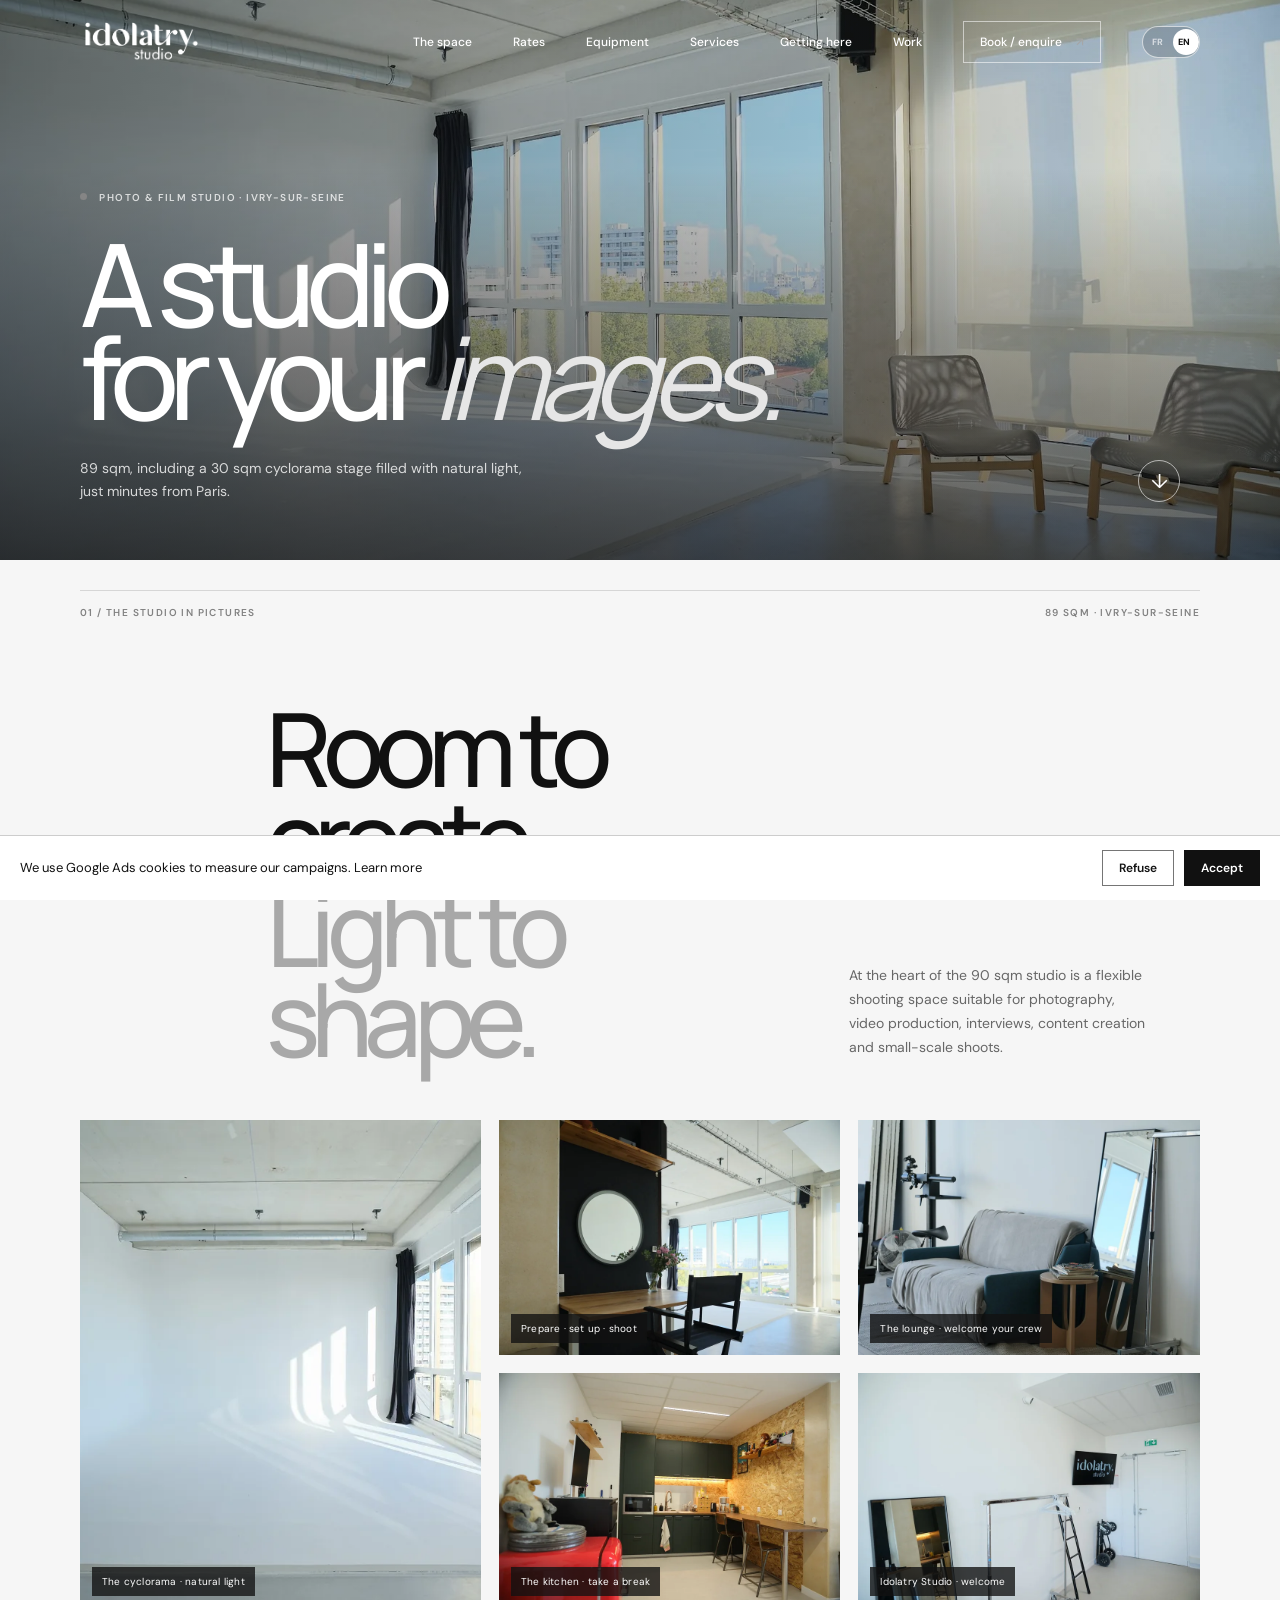
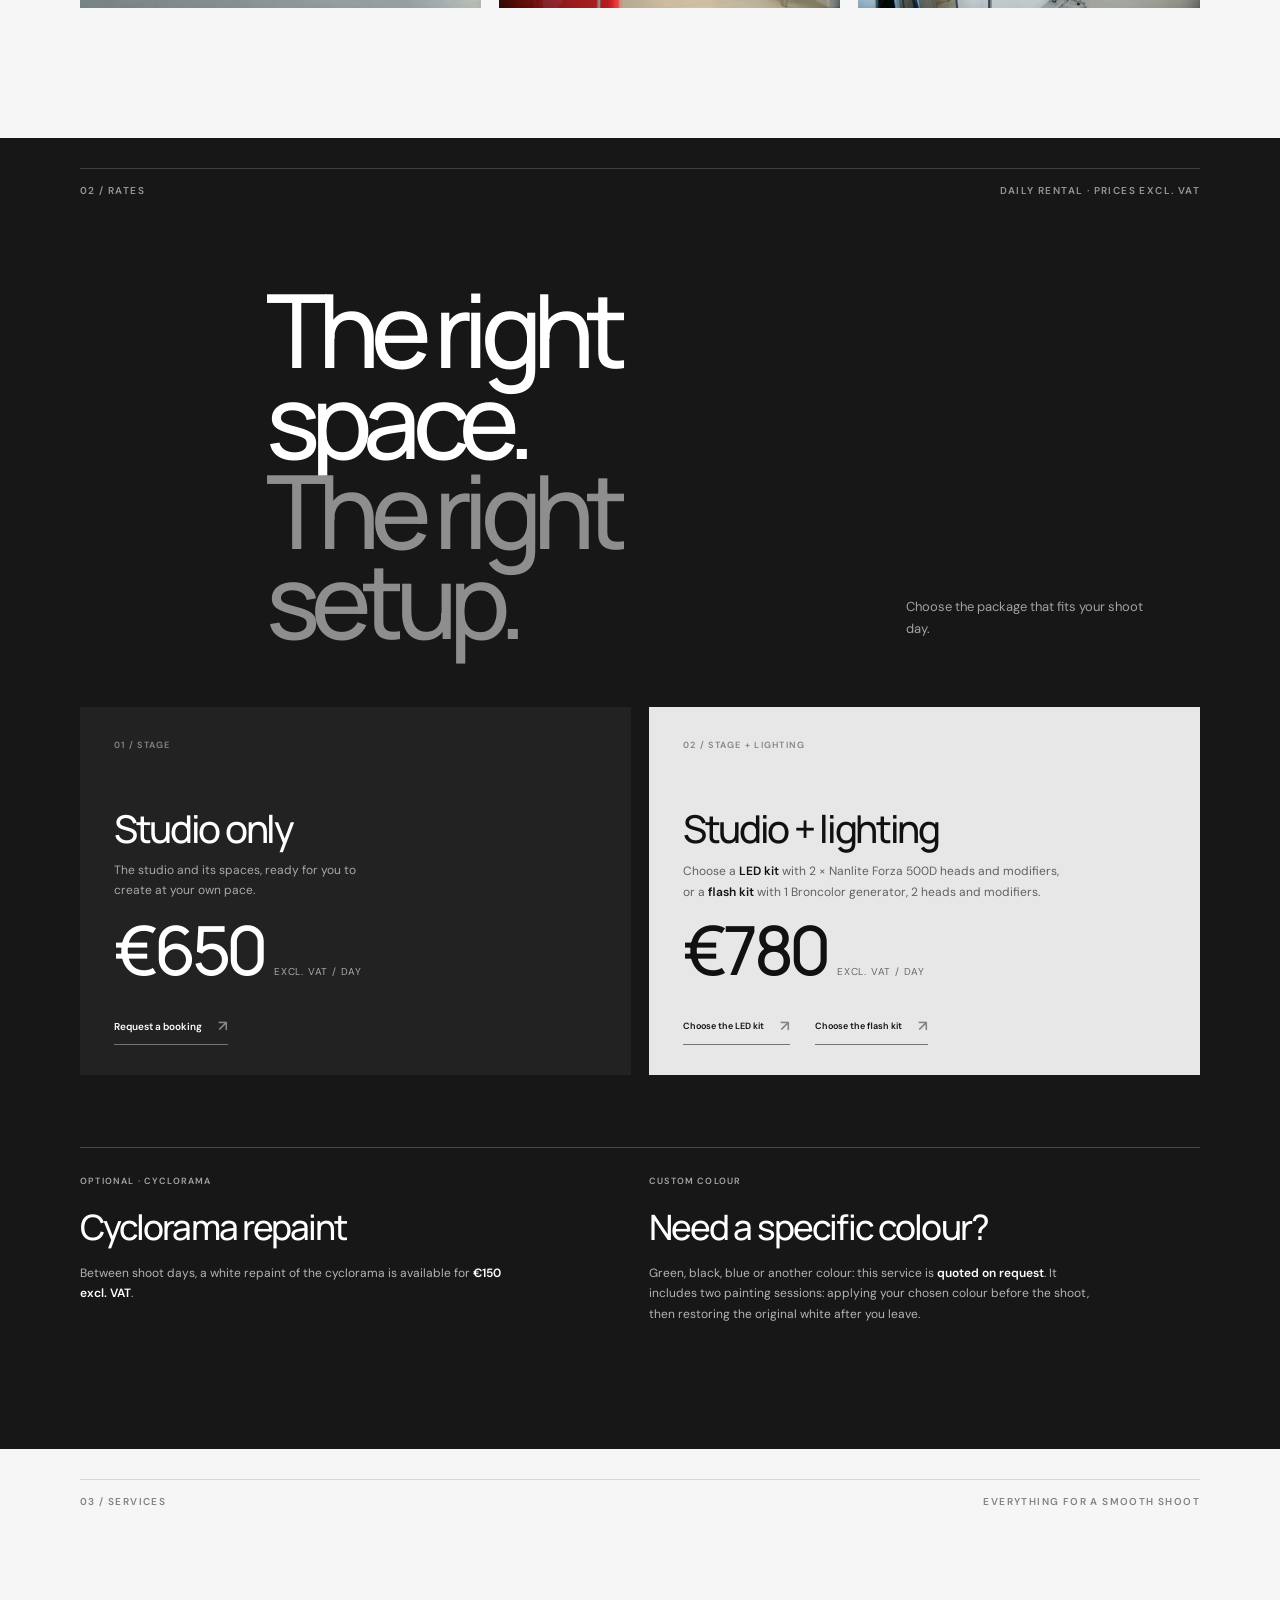
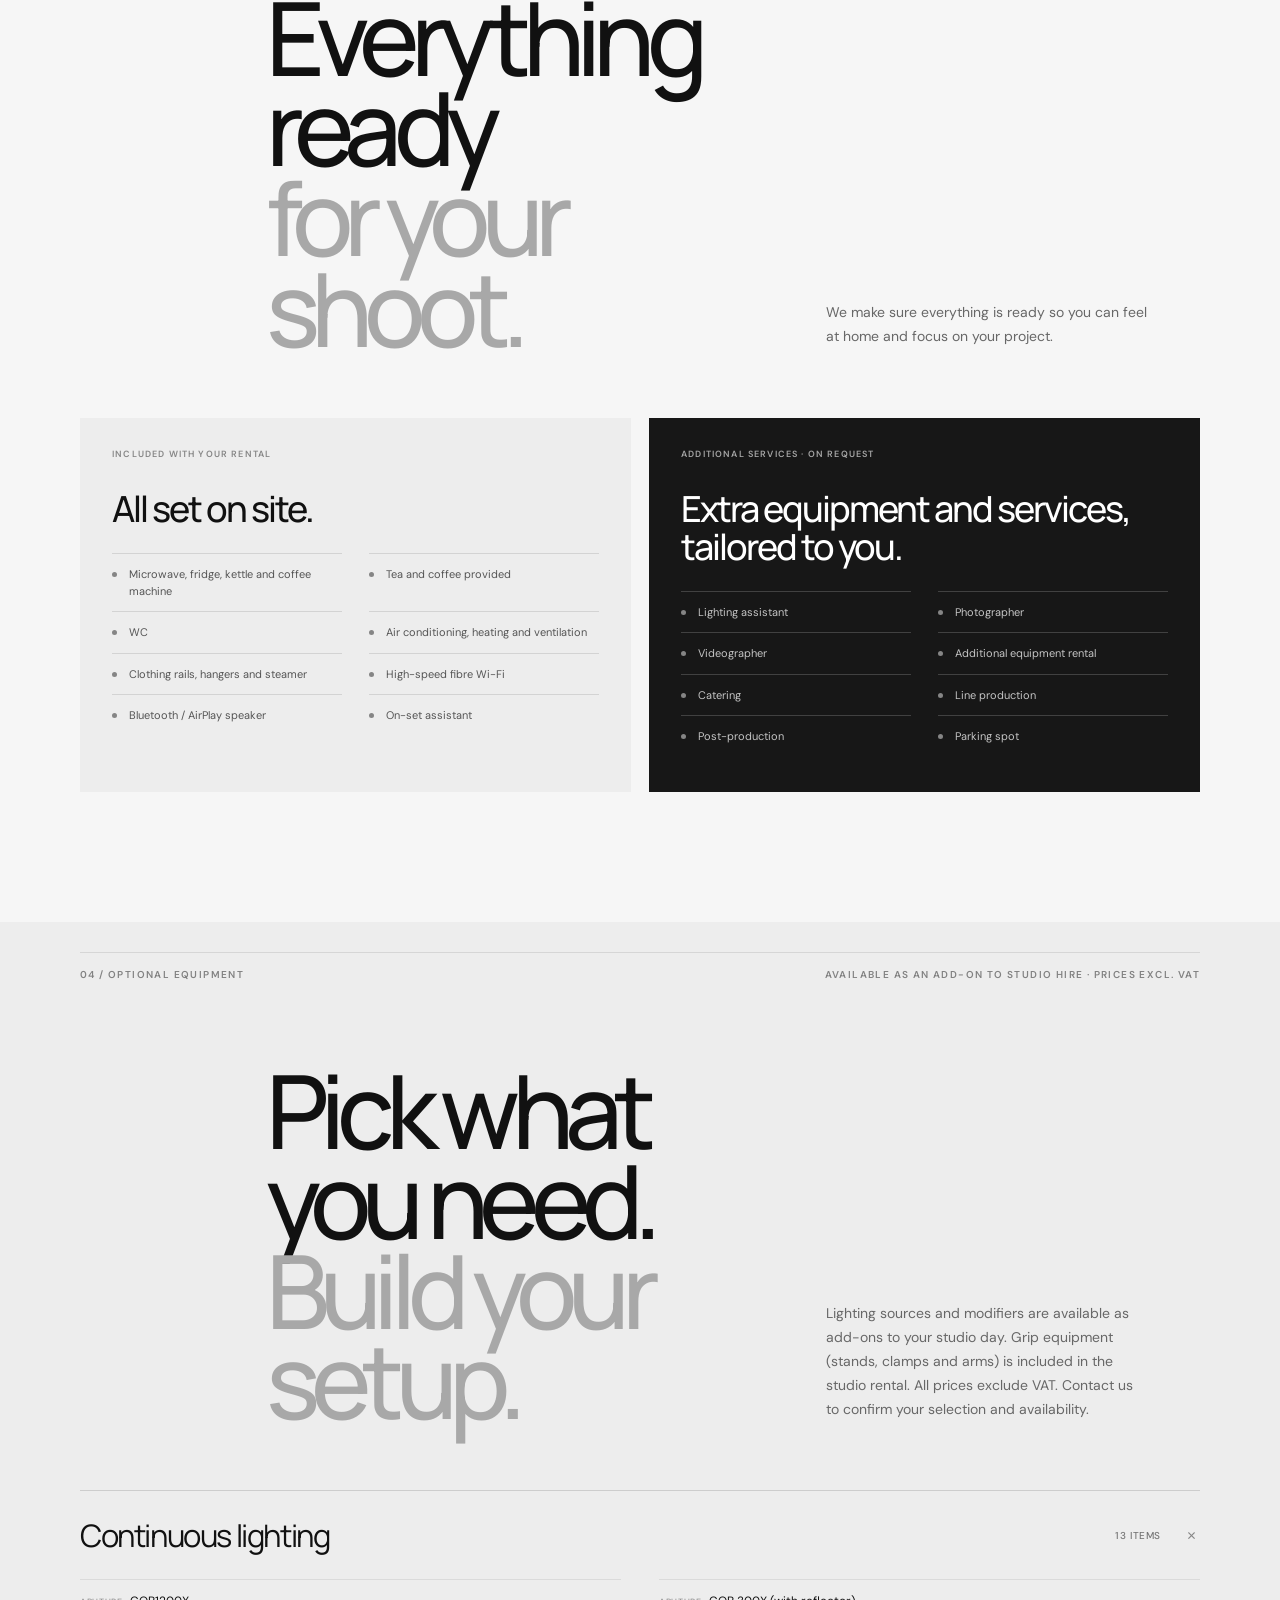
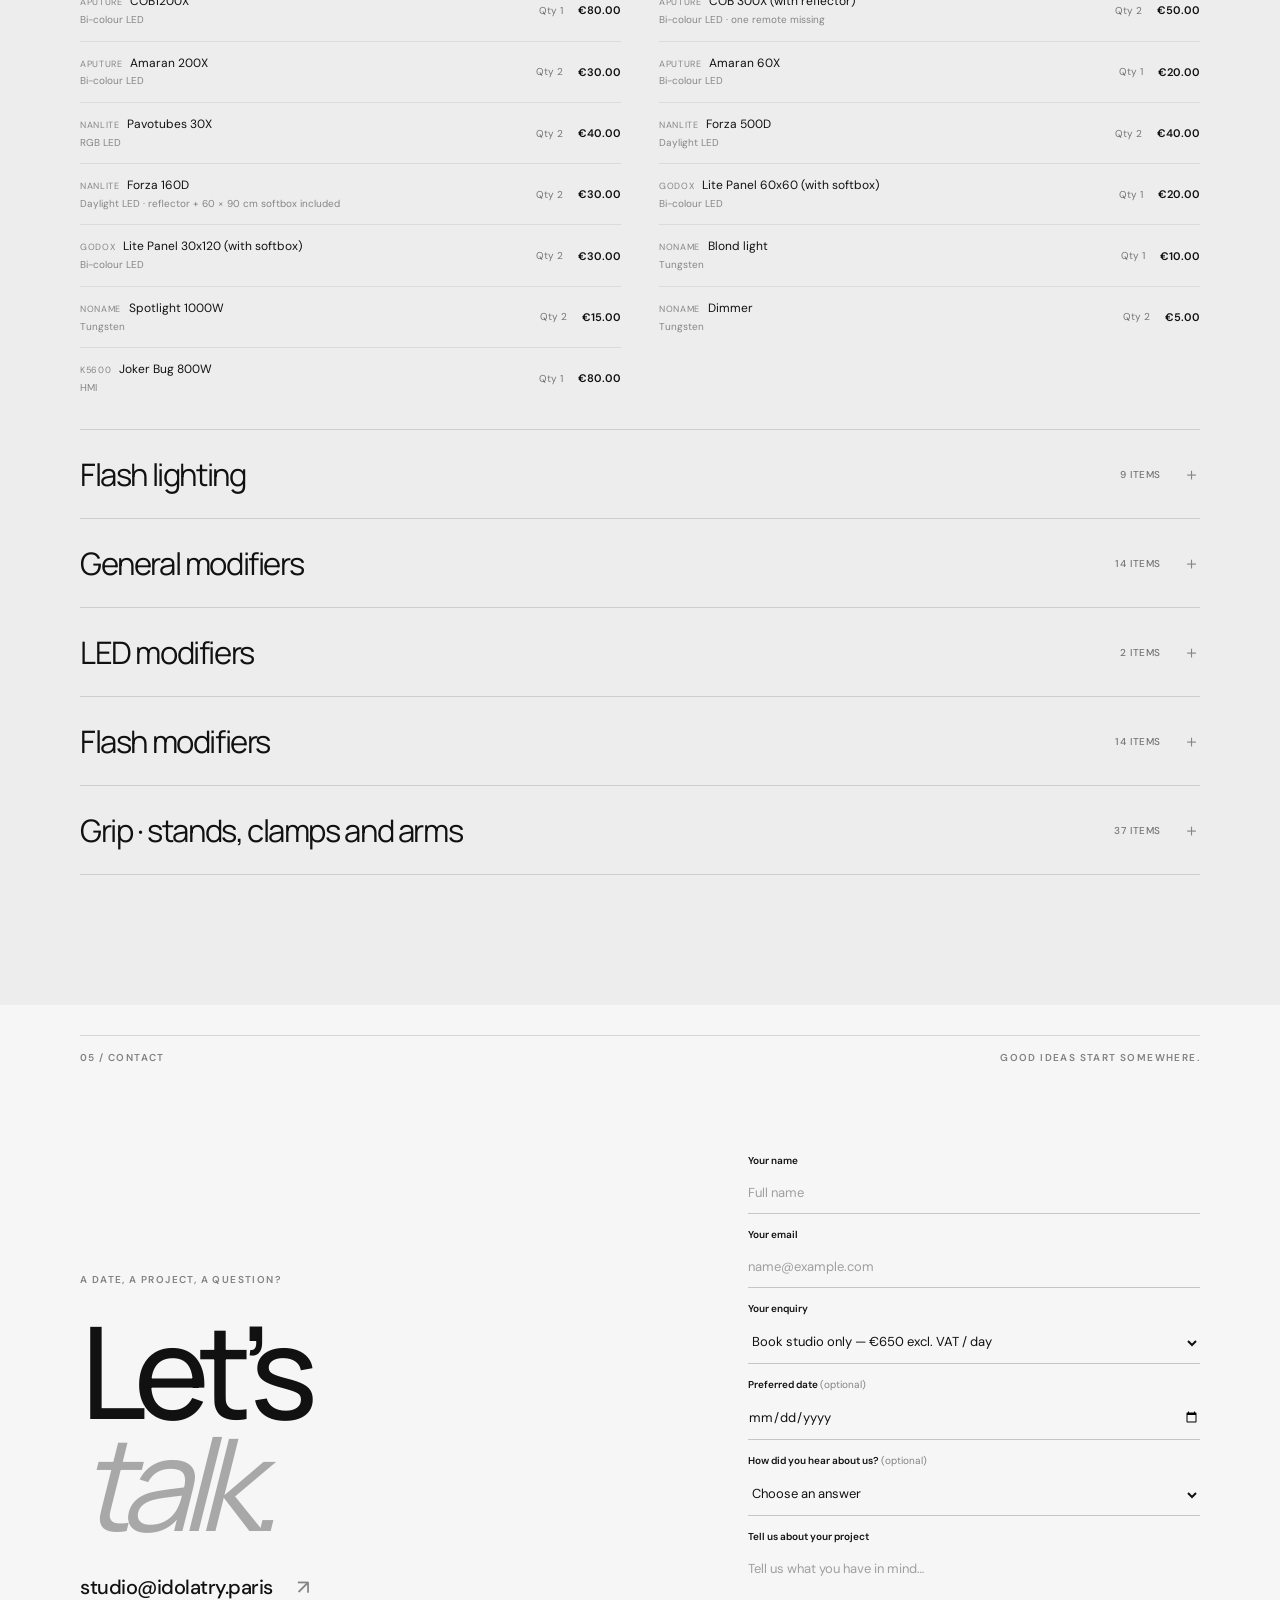
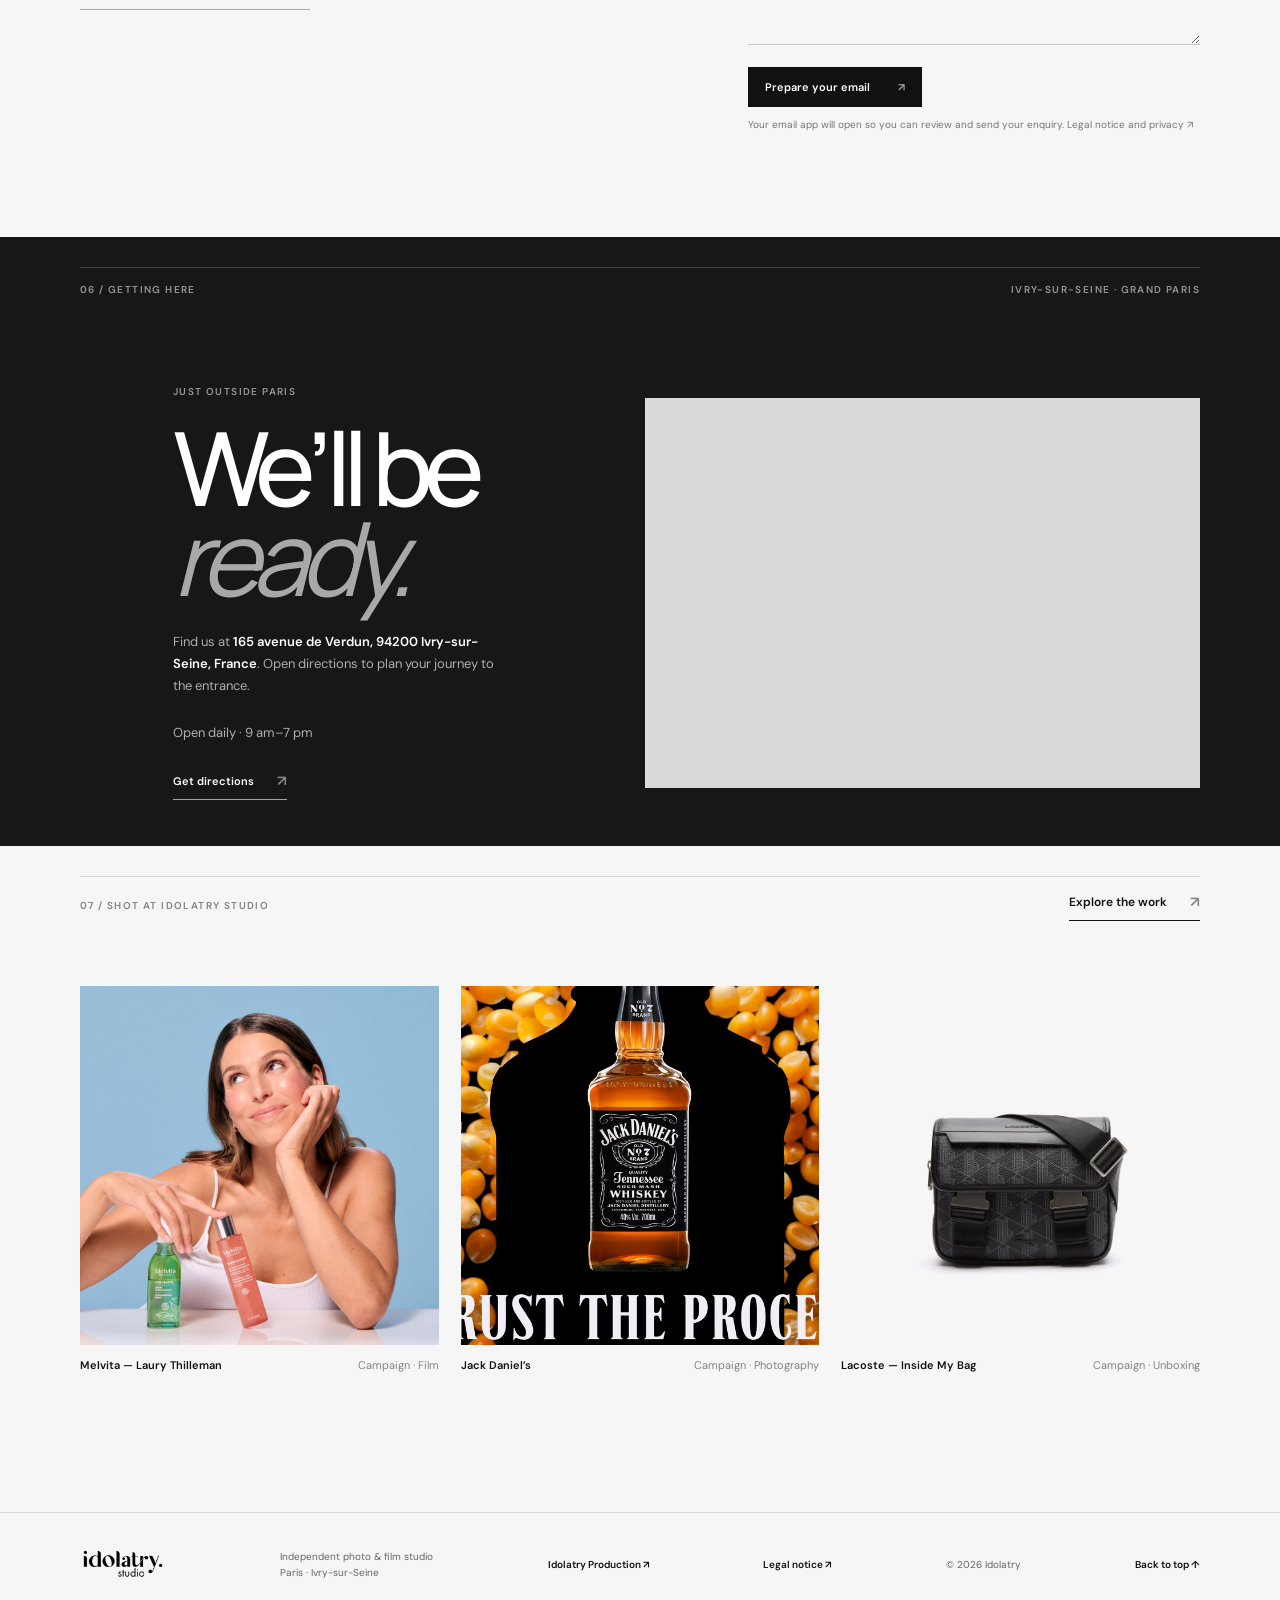
==== en/index.html @ dce52871 "Met à jour la version du script pour le bandeau cookies" ====
<!doctype html>
<html lang="en">
  <head>
    <meta charset="UTF-8" />
    <meta name="viewport" content="width=device-width, initial-scale=1" />
    <meta name="theme-color" content="#111111" />
        <meta name="description" content="Idolatry Studio in Ivry-sur-Seine, Paris: an 89 sqm photo and film studio with a 30 sqm daylight cyclorama stage, lounge and kitchen. From €650 excl. VAT per day." />
    <title>Idolatry Studio — Photo & Film Studio Rental near Paris</title>
    <link rel="canonical" href="https://studio.idolatry.tv/en/" />
    <link rel="alternate" hreflang="fr" href="https://studio.idolatry.tv/" />
    <link rel="alternate" hreflang="en" href="https://studio.idolatry.tv/en/" />
    <link rel="alternate" hreflang="x-default" href="https://studio.idolatry.tv/" />
    <meta name="robots" content="index, follow, max-image-preview:large" />
    <meta property="og:type" content="website" />
    <meta property="og:locale" content="en_GB" />
    <meta property="og:site_name" content="Idolatry Studio" />
    <meta property="og:title" content="Idolatry Studio — Photo & Film Studio Rental near Paris" />
    <meta property="og:description" content="An 89 sqm photo and film studio in Ivry-sur-Seine, Paris, with a 30 sqm daylight cyclorama stage, lounge and kitchen. From €650 excl. VAT per day." />
    <meta property="og:url" content="https://studio.idolatry.tv/en/" />
    <meta property="og:image" content="https://studio.idolatry.tv/media/studio/studio-plateau-accueil.jpg" />
    <meta name="twitter:card" content="summary_large_image" />
    <meta name="twitter:title" content="Idolatry Studio — Photo & Film Studio Rental near Paris" />
    <meta name="twitter:description" content="An 89 sqm photo and film studio in Ivry-sur-Seine, Paris, with a 30 sqm daylight cyclorama stage, lounge and kitchen. From €650 excl. VAT per day." />
    <meta name="twitter:image" content="https://studio.idolatry.tv/media/studio/studio-plateau-accueil.jpg" />
    <link rel="icon" href="../idolatry_studio.png" type="image/png" sizes="128x128" />
    <link rel="apple-touch-icon" href="../idolatry_studio.png" />
    <link rel="preconnect" href="https://fonts.googleapis.com" />
    <script async src="https://www.googletagmanager.com/gtag/js?id=AW-1031371802"></script>
    <link rel="preconnect" href="https://fonts.gstatic.com" crossorigin />
    <link href="https://fonts.googleapis.com/css2?family=DM+Sans:wght@400;500;600;700&family=Manrope:wght@400;500;600;700;800&display=swap" rel="stylesheet" media="print" onload="this.onload=null;this.media='all'" />
    <noscript><link href="https://fonts.googleapis.com/css2?family=DM+Sans:wght@400;500;600;700&family=Manrope:wght@400;500;600;700;800&display=swap" rel="stylesheet" /></noscript>
    <link rel="stylesheet" href="../styles.css?v=language-switch-fixed-20261025" />
  </head>
  <body>
    <script type="application/ld+json">
      {
        "@context": "https://schema.org",
        "@type": "PhotographyStudio",
        "name": "Idolatry Studio",
        "url": "https://studio.idolatry.tv/en/",
        "description": "An 89 sqm photo and film studio in Ivry-sur-Seine, Paris, with a 30 sqm daylight cyclorama stage, lounge and kitchen.",
        "email": "studio@idolatry.paris",
        "address": {
          "@type": "PostalAddress",
          "streetAddress": "165 avenue de Verdun",
          "postalCode": "94200",
          "addressLocality": "Ivry-sur-Seine",
          "addressCountry": "FR"
        },
        "areaServed": ["Ivry-sur-Seine", "Paris", "Grand Paris"],
        "priceRange": "€650–€780 excl. VAT per day",
        "openingHoursSpecification": [{
          "@type": "OpeningHoursSpecification",
          "dayOfWeek": ["Monday", "Tuesday", "Wednesday", "Thursday", "Friday", "Saturday", "Sunday"],
          "opens": "09:00",
          "closes": "19:00"
        }]
      }
    </script>
    <header class="site-header" id="top">
      <a class="brand" href="#top" aria-label="Idolatry Studio, home"><img src="../logo-idolatry-studio.png" alt="Idolatry Studio" /></a>
      <button class="menu-toggle" aria-expanded="false" aria-controls="site-nav" aria-label="Open menu"><span></span><span></span></button>
      <nav class="site-nav" id="site-nav" aria-label="Main navigation">
        <a class="language-switch language-switch-en" href="../" lang="fr" aria-label="Switch to French"><span class="language-switch-label language-switch-label-fr">FR</span><span class="language-switch-label language-switch-label-en">EN</span><span class="language-switch-thumb" aria-hidden="true"></span></a><a href="#galerie-studio">The space</a><a href="#tarifs">Rates</a><a href="#materiel">Equipment</a><a href="#services">Services</a><a href="#acces">Getting here</a><a href="#projets">Work</a><a class="nav-contact" href="#contact" >Book / enquire <span>↗</span></a>
      </nav>
    </header>

    <main>
      <section class="hero" aria-labelledby="hero-title">
          <img class="hero-photo" src="../media/studio/studio-plateau-accueil-1800.webp" srcset="../media/studio/studio-plateau-accueil-900.webp 900w, ../media/studio/studio-plateau-accueil-1800.webp 1800w" sizes="100vw" alt="" fetchpriority="high" />
        <div class="hero-shade" aria-hidden="true"></div>
        <div class="hero-copy">
          <p class="eyebrow light"><span class="live-dot"></span> Photo &amp; film studio · Ivry-sur-Seine</p>
          <h1 id="hero-title">A studio<br />for your <em>images.</em></h1>
          <div class="hero-foot"><p>89 sqm, including a 30 sqm cyclorama stage filled with natural light,<br class="desktop-only" /> just minutes from Paris.</p><a class="round-link" href="#galerie-studio" aria-label="Discover the studio">↓</a></div>
        </div>
      </section>

      <section class="studio-gallery section-pad" id="galerie-studio">
        <div class="section-label"><span class="eyebrow">01 / The studio in pictures</span><span class="eyebrow muted">89 sqm · Ivry-sur-Seine</span></div>
        <div class="studio-gallery-intro"><h2>Room to create.<br /><span>Light to shape.</span></h2><p>At the heart of the 90 sqm studio is a flexible shooting space suitable for photography, video production, interviews, content creation and small-scale shoots.</p></div>
        <div class="studio-gallery-grid">
          <figure class="studio-photo studio-photo-large"><button class="studio-photo-trigger" type="button" aria-label="Enlarge: The cyclorama · natural light"><img src="../media/studio/studio-cyclorama-900.webp" alt="White studio cyclorama with sunlight coming through the windows" loading="lazy" /></button><figcaption>The cyclorama · natural light</figcaption></figure>
          <figure class="studio-photo"><button class="studio-photo-trigger" type="button" aria-label="Enlarge: Prepare · set up · shoot"><img src="../media/studio/studio-preparation-900.webp" alt="Styling area with table and mirror, opening onto the stage" loading="lazy" /></button><figcaption>Prepare · set up · shoot</figcaption></figure>
          <figure class="studio-photo"><button class="studio-photo-trigger" type="button" aria-label="Enlarge: The lounge · welcome your crew"><img src="../media/studio/studio-salon-900.webp" alt="Studio lounge with a sofa and mirror at Idolatry Studio" loading="lazy" /></button><figcaption>The lounge · welcome your crew</figcaption></figure>
          <figure class="studio-photo"><button class="studio-photo-trigger" type="button" aria-label="Enlarge: The kitchen · take a break"><img src="../media/studio/studio-cuisine-900.webp" alt="Kitchen and break area at Idolatry Studio in Ivry-sur-Seine" loading="lazy" /></button><figcaption>The kitchen · take a break</figcaption></figure>
          <figure class="studio-photo"><button class="studio-photo-trigger" type="button" aria-label="Enlarge: Idolatry Studio · welcome"><img src="../media/studio/studio-entree-900.webp" alt="Idolatry Studio sign by the entrance and clothing rail" loading="lazy" /></button><figcaption>Idolatry Studio · welcome</figcaption></figure>
        </div>
      </section>

      <section class="pricing section-pad" id="tarifs">
        <div class="section-label"><span class="eyebrow">02 / Rates</span><span class="eyebrow muted">Daily rental · prices excl. VAT</span></div>
        <div class="pricing-heading"><h2>The right space.<br /><span>The right setup.</span></h2><p>Choose the package that fits your shoot day.</p></div>
        <div class="pricing-grid">
          <article class="price-card"><p class="eyebrow">01 / Stage</p><h3>Studio only</h3><p class="price-desc">The studio and its spaces, ready for you to create at your own pace.</p><p class="price"><strong>€650</strong><span>excl. VAT / day</span></p><a class="text-link" href="#contact" data-package="Studio only — €650 excl. VAT / day">Request a booking <span>↗</span></a></article>
          <article class="price-card price-card-featured"><p class="eyebrow">02 / Stage + lighting</p><h3>Studio + lighting</h3><p class="price-desc">Choose a <strong>LED kit</strong> with 2 × Nanlite Forza 500D heads and modifiers, or a <strong>flash kit</strong> with 1 Broncolor generator, 2 heads and modifiers.</p><p class="price"><strong>€780</strong><span>excl. VAT / day</span></p><div class="price-options"><a class="text-link" href="#contact" data-package="Studio + LED kit — €780 excl. VAT / day">Choose the LED kit <span>↗</span></a><a class="text-link" href="#contact" data-package="Studio + flash kit — €780 excl. VAT / day">Choose the flash kit <span>↗</span></a></div></article>
        </div>
        <div class="cyclo-policy"><div><p class="eyebrow">Optional · Cyclorama</p><h3>Cyclorama repaint</h3><p>Between shoot days, a white repaint of the cyclorama is available for <strong>€150 excl. VAT</strong>.</p></div><div><p class="eyebrow">Custom colour</p><h3>Need a specific colour?</h3><p>Green, black, blue or another colour: this service is <strong>quoted on request</strong>. It includes two painting sessions: applying your chosen colour before the shoot, then restoring the original white after you leave.</p></div></div>
      </section>

      <section class="services section-pad" id="services">
        <div class="section-label"><span class="eyebrow">03 / Services</span><span class="eyebrow muted">Everything for a smooth shoot</span></div>
        <div class="services-intro"><h2>Everything ready<br /><span>for your shoot.</span></h2><p>We make sure everything is ready so you can feel at home and focus on your project.</p></div>
        <div class="services-grid">
          <article class="service-panel"><p class="eyebrow">Included with your rental</p><h3>All set on site.</h3><ul class="service-list"><li>Microwave, fridge, kettle and coffee machine</li><li>Tea and coffee provided</li><li>WC</li><li>Air conditioning, heating and ventilation</li><li>Clothing rails, hangers and steamer</li><li>High-speed fibre Wi-Fi</li><li>Bluetooth / AirPlay speaker</li><li>On-set assistant</li></ul></article>
          <article class="service-panel service-panel-extra"><p class="eyebrow">Additional services · on request</p><h3>Extra equipment and services, tailored to you.</h3><ul class="service-list"><li>Lighting assistant</li><li>Photographer</li><li>Videographer</li><li>Additional equipment rental</li><li>Catering</li><li>Line production</li><li>Post-production</li><li>Parking spot</li></ul></article>
        </div>
      </section>

      <section class="equipment section-pad" id="materiel">
        <div class="section-label"><span class="eyebrow">04 / Optional equipment</span><span class="eyebrow muted">Available as an add-on to studio hire · prices excl. VAT</span></div>
        <div class="equipment-intro"><h2>Pick what you need.<br /><span>Build your setup.</span></h2><p>Lighting sources and modifiers are available as add-ons to your studio day. Grip equipment (stands, clamps and arms) is included in the studio rental. All prices exclude VAT. Contact us to confirm your selection and availability.</p></div>
        <div class="equipment-groups">
          <details class="gear-group" open><summary><span>Continuous lighting</span><span class="gear-count">13 items <b>＋</b></span></summary><ul class="gear-list"><li><span class="gear-name"><span class="gear-brand">APUTURE</span>COB1200X<small>Bi-colour LED</small></span><span class="gear-qty">Qty 1</span><strong class="gear-price">€80.00</strong></li><li><span class="gear-name"><span class="gear-brand">APUTURE</span>COB 300X (with reflector)<small>Bi-colour LED · one remote missing</small></span><span class="gear-qty">Qty 2</span><strong class="gear-price">€50.00</strong></li><li><span class="gear-name"><span class="gear-brand">APUTURE</span>Amaran 200X<small>Bi-colour LED</small></span><span class="gear-qty">Qty 2</span><strong class="gear-price">€30.00</strong></li><li><span class="gear-name"><span class="gear-brand">APUTURE</span>Amaran 60X<small>Bi-colour LED</small></span><span class="gear-qty">Qty 1</span><strong class="gear-price">€20.00</strong></li><li><span class="gear-name"><span class="gear-brand">NANLITE</span>Pavotubes 30X<small>RGB LED</small></span><span class="gear-qty">Qty 2</span><strong class="gear-price">€40.00</strong></li><li><span class="gear-name"><span class="gear-brand">NANLITE</span>Forza 500D<small>Daylight LED</small></span><span class="gear-qty">Qty 2</span><strong class="gear-price">€40.00</strong></li><li><span class="gear-name"><span class="gear-brand">NANLITE</span>Forza 160D<small>Daylight LED · reflector + 60 × 90 cm softbox included</small></span><span class="gear-qty">Qty 2</span><strong class="gear-price">€30.00</strong></li><li><span class="gear-name"><span class="gear-brand">GODOX</span>Lite Panel 60x60 (with softbox)<small>Bi-colour LED</small></span><span class="gear-qty">Qty 1</span><strong class="gear-price">€20.00</strong></li><li><span class="gear-name"><span class="gear-brand">GODOX</span>Lite Panel 30x120 (with softbox)<small>Bi-colour LED</small></span><span class="gear-qty">Qty 2</span><strong class="gear-price">€30.00</strong></li><li><span class="gear-name"><span class="gear-brand">NONAME</span>Blond light<small>Tungsten</small></span><span class="gear-qty">Qty 1</span><strong class="gear-price">€10.00</strong></li><li><span class="gear-name"><span class="gear-brand">NONAME</span>Spotlight 1000W<small>Tungsten</small></span><span class="gear-qty">Qty 2</span><strong class="gear-price">€15.00</strong></li><li><span class="gear-name"><span class="gear-brand">NONAME</span>Dimmer<small>Tungsten</small></span><span class="gear-qty">Qty 2</span><strong class="gear-price">€5.00</strong></li><li><span class="gear-name"><span class="gear-brand">K5600</span>Joker Bug 800W<small>HMI</small></span><span class="gear-qty">Qty 1</span><strong class="gear-price">€80.00</strong></li></ul></details>
          <details class="gear-group"><summary><span>Flash lighting</span><span class="gear-count">9 items <b>＋</b></span></summary><ul class="gear-list"><li><span class="gear-name"><span class="gear-brand">BRONCOLOR</span>Graphit A4 generator<small>Flash</small></span><span class="gear-qty">Qty 1</span><strong class="gear-price">€60.00</strong></li><li><span class="gear-name"><span class="gear-brand">BRONCOLOR</span>Scoro 3200 generator<small>Flash</small></span><span class="gear-qty">Qty 1</span><strong class="gear-price">€80.00</strong></li><li><span class="gear-name"><span class="gear-brand">BRONCOLOR</span>head extension<small>Flash</small></span><span class="gear-qty">Qty 1</span><strong class="gear-price">€5.00</strong></li><li><span class="gear-name"><span class="gear-brand">BRONCOLOR</span>Pulso 3200J<small>Flash</small></span><span class="gear-qty">Qty 2</span><strong class="gear-price">€15.00</strong></li><li><span class="gear-name"><span class="gear-brand">BRONCOLOR</span>Unilite 3200J<small>Flash</small></span><span class="gear-qty">Qty 2</span><strong class="gear-price">€15.00</strong></li><li><span class="gear-name"><span class="gear-brand">BRONCOLOR</span>Picolite 1600J<small>Flash</small></span><span class="gear-qty">Qty 3</span><strong class="gear-price">€25.00</strong></li><li><span class="gear-name"><span class="gear-brand">BRONCOLOR</span>Ringflash 3200J<small>Flash</small></span><span class="gear-qty">Qty 1</span><strong class="gear-price">€25.00</strong></li><li><span class="gear-name"><span class="gear-brand">BRONCOLOR</span>autonomous Siros 800J<small>Flash</small></span><span class="gear-qty">Qty 2</span><strong class="gear-price">€25.00</strong></li><li><span class="gear-name"><span class="gear-brand">HENSEL</span>Spotlight 1600J<small>Flash</small></span><span class="gear-qty">Qty 1</span><strong class="gear-price">€45.00</strong></li></ul></details>
          <details class="gear-group"><summary><span>General modifiers</span><span class="gear-count">14 items <b>＋</b></span></summary><ul class="gear-list"><li><span class="gear-name"><span class="gear-brand">MANFROTTO</span>Skylite Frame 3x3 m<small>full diffuser + black cover</small></span><span class="gear-qty">Qty 1</span><strong class="gear-price">€20.00</strong></li><li><span class="gear-name"><span class="gear-brand">MANFROTTO</span>Skylite Frame 2x2 m<small>full diffuser + white/silver cover</small></span><span class="gear-qty">Qty 1</span><strong class="gear-price">€15.00</strong></li><li><span class="gear-name"><span class="gear-brand">MANFROTTO</span>Skylite Frame 1x2 m<small>full diffuser + white/silver and black/white covers</small></span><span class="gear-qty">Qty 1</span><strong class="gear-price">€10.00</strong></li><li><span class="gear-name"><span class="gear-brand">NONAME</span>Silver beauty dish 80 cm</span><span class="gear-qty">Qty 1</span><strong class="gear-price">€5.00</strong></li><li><span class="gear-name"><span class="gear-brand">NONAME</span>White beauty dish 40 cm + honeycomb</span><span class="gear-qty">Qty 1</span><strong class="gear-price">€5.00</strong></li><li><span class="gear-name"><span class="gear-brand">BRONCOLOR</span>Beauty dish for Ringflash</span><span class="gear-qty">Qty 1</span><strong class="gear-price">€10.00</strong></li><li><span class="gear-name"><span class="gear-brand">GODOX</span>Softbox 80 x 20 cm + louver</span><span class="gear-qty">Qty 2</span><strong class="gear-price">€5.00</strong></li><li><span class="gear-name"><span class="gear-brand">BRONCOLOR</span>Softbox 60 x 60 cm</span><span class="gear-qty">Qty 1</span><strong class="gear-price">€10.00</strong></li><li><span class="gear-name"><span class="gear-brand">NONAME</span>Softbox 60 x 90 cm</span><span class="gear-qty">Qty 1</span><strong class="gear-price">€10.00</strong></li><li><span class="gear-name"><span class="gear-brand">APUTURE</span>Lightdom II</span><span class="gear-qty">Qty 2</span><strong class="gear-price">€10.00</strong></li><li><span class="gear-name"><span class="gear-brand">APUTURE</span>Mini Lightdom</span><span class="gear-qty">Qty 1</span><strong class="gear-price">€7.00</strong></li><li><span class="gear-name"><span class="gear-brand">APUTURE</span>Lantern</span><span class="gear-qty">Qty 1</span><strong class="gear-price">€10.00</strong></li><li><span class="gear-name"><span class="gear-brand">APUTURE</span>3 Reflector Kit Aputure 1200X</span><span class="gear-qty">Qty 1</span><strong class="gear-price">€20.00</strong></li><li><span class="gear-name"><span class="gear-brand">NONAME</span>Kit of various gobos</span><span class="gear-qty">Qty 1</span><strong class="gear-price">€1.00</strong></li></ul></details>
          <details class="gear-group"><summary><span>LED modifiers</span><span class="gear-count">2 items <b>＋</b></span></summary><ul class="gear-list"><li><span class="gear-name"><span class="gear-brand">APUTURE</span>small Fresnel + Barn Door<small>LED</small></span><span class="gear-qty">Qty 1</span><strong class="gear-price">€5.00</strong></li><li><span class="gear-name"><span class="gear-brand">APUTURE</span>Fresnel F10 + Barn door<small>LED</small></span><span class="gear-qty">Qty 1</span><strong class="gear-price">€10.00</strong></li></ul></details>
          <details class="gear-group"><summary><span>Flash modifiers</span><span class="gear-count">14 items <b>＋</b></span></summary><ul class="gear-list"><li><span class="gear-name"><span class="gear-brand">BRONCOLOR</span>Fresnels Picolite<small>Flash</small></span><span class="gear-qty">Qty 2</span><strong class="gear-price">€15.00</strong></li><li><span class="gear-name"><span class="gear-brand">BRONCOLOR</span>Spotlight Picolite<small>Flash</small></span><span class="gear-qty">Qty 1</span><strong class="gear-price">€25.00</strong></li><li><span class="gear-name"><span class="gear-brand">BRONCOLOR</span>Reflector P70<small>Flash</small></span><span class="gear-qty">Qty 3</span><strong class="gear-price">€5.00</strong></li><li><span class="gear-name"><span class="gear-brand">BRONCOLOR</span>Reflector P-Travel<small>Flash</small></span><span class="gear-qty">Qty 4</span><strong class="gear-price">€5.00</strong></li><li><span class="gear-name"><span class="gear-brand">BRONCOLOR</span>Kit Honeycomb (5° - 10° - 20°)<small>Flash</small></span><span class="gear-qty">Qty 2</span><strong class="gear-price">€5.00</strong></li><li><span class="gear-name"><span class="gear-brand">NONAME</span>Bowens to Broncolor adapter<small>Flash</small></span><span class="gear-qty">Qty 4</span><strong class="gear-price">€5.00</strong></li><li><span class="gear-name"><span class="gear-brand">BRONCOLOR</span>Para FB170<small>Flash</small></span><span class="gear-qty">Qty 1</span><strong class="gear-price">€100.00</strong></li><li><span class="gear-name"><span class="gear-brand">NONAME</span>Snoot (Bowens)<small>Flash</small></span><span class="gear-qty">Qty 1</span><strong class="gear-price">€5.00</strong></li><li><span class="gear-name"><span class="gear-brand">NONAME</span>Optical snoot (Bowens)<small>Flash</small></span><span class="gear-qty">Qty 1</span><strong class="gear-price">€5.00</strong></li><li><span class="gear-name"><span class="gear-brand">BRONCOLOR</span>Speed Ring<small>Flash</small></span><span class="gear-qty">Qty 5</span><strong class="gear-price">€1.00</strong></li><li><span class="gear-name"><span class="gear-brand">APUTURE</span>Spotlight (19° + 36 ° + iris)<small>Flash</small></span><span class="gear-qty">Qty 1</span><strong class="gear-price">€25.00</strong></li><li><span class="gear-name"><span class="gear-brand">PARABOLIX</span>Parabolix 30&quot;<small>Flash · only one rod available</small></span><span class="gear-qty">Qty 1</span><strong class="gear-price">€30.00</strong></li><li><span class="gear-name"><span class="gear-brand">PARABOLIX</span>Parabolix 40&quot;<small>Flash · only one rod available</small></span><span class="gear-qty">Qty 1</span><strong class="gear-price">€35.00</strong></li><li><span class="gear-name"><span class="gear-brand">ROLLEI</span>Octabox Rollei 120cm<small>Flash</small></span><span class="gear-qty">Qty 1</span><strong class="gear-price">€10.00</strong></li></ul></details>
          <details class="gear-group gear-included"><summary><span>Grip · stands, clamps and arms</span><span class="gear-count">37 items <b>＋</b></span></summary><ul class="gear-list"><li><span class="gear-name"><span class="gear-brand">MANFROTTO</span>BSU 126</span><span class="gear-qty">Qty 4</span></li><li><span class="gear-name"><span class="gear-brand">AVENGER</span>C-Stands</span><span class="gear-qty">Qty 3</span></li><li><span class="gear-name"><span class="gear-brand">AVENGER</span>Stand</span><span class="gear-qty">Qty 8</span></li><li><span class="gear-name"><span class="gear-brand">AVENGER</span>Light Stand</span><span class="gear-qty">Qty 11</span></li><li><span class="gear-name"><span class="gear-brand">AVENGER</span>Heavy-duty lighting stand</span><span class="gear-qty">Qty 2</span></li><li><span class="gear-name"><span class="gear-brand">MANFROTTO</span>Windup</span><span class="gear-qty">Qty 1</span></li><li><span class="gear-name"><span class="gear-brand">AVENGER</span>Backdrop holder</span><span class="gear-qty">Qty 6</span></li><li><span class="gear-name"><span class="gear-brand">MANFROTTO</span>Super Boom</span><span class="gear-qty">Qty 1</span></li><li><span class="gear-name"><span class="gear-brand">MANFROTTO</span>Boom</span><span class="gear-qty">Qty 1</span></li><li><span class="gear-name"><span class="gear-brand">AVENGER</span>Grip arm</span><span class="gear-qty">Qty 2</span></li><li><span class="gear-name"><span class="gear-brand">AVENGER</span>Grip arm with ball head</span><span class="gear-qty">Qty 3</span></li><li><span class="gear-name"><span class="gear-brand">AVENGER</span>Big gobo head</span><span class="gear-qty">Qty 2</span></li><li><span class="gear-name"><span class="gear-brand">NEEWER</span>End-jaw grip clamp 2&quot;</span><span class="gear-qty">Qty 2</span></li><li><span class="gear-name"><span class="gear-brand">NEEWER</span>End-jaw grip clamp 9&quot;</span><span class="gear-qty">Qty 2</span></li><li><span class="gear-name"><span class="gear-brand">NONAME</span>Mic counterweight + extensions</span><span class="gear-qty">Qty 2</span></li><li><span class="gear-name"><span class="gear-brand">MANFROTTO</span>Superclamp</span><span class="gear-qty">Qty 11</span></li><li><span class="gear-name"><span class="gear-brand">MANFROTTO</span>Clamp</span><span class="gear-qty">Qty 5</span></li><li><span class="gear-name"><span class="gear-brand">MANFROTTO</span>Friction magic Arm</span><span class="gear-qty">Qty 6</span></li><li><span class="gear-name"><span class="gear-brand">MANFROTTO</span>2-Section Single Articulated Arm</span><span class="gear-qty">Qty 4</span></li><li><span class="gear-name"><span class="gear-brand">MANFROTTO</span>Tentacle</span><span class="gear-qty">Qty 2</span></li><li><span class="gear-name"><span class="gear-brand">AVENGER</span>Ball head</span><span class="gear-qty">Qty 11</span></li><li><span class="gear-name"><span class="gear-brand">MANFROTTO</span>Ball head for Skylite frame</span><span class="gear-qty">Qty 2</span></li><li><span class="gear-name"><span class="gear-brand">NONAME</span>Plastic ball head</span><span class="gear-qty">Qty 3</span></li><li><span class="gear-name"><span class="gear-brand">KUPO</span>grip cube kit</span><span class="gear-qty">Qty 2</span></li><li><span class="gear-name"><span class="gear-brand">MANFROTTO</span>sandbag</span><span class="gear-qty">Qty 12</span></li><li><span class="gear-name"><span class="gear-brand">MANFROTTO</span>big sandbag</span><span class="gear-qty">Qty 1</span></li><li><span class="gear-name"><span class="gear-brand">KEYLITE</span>Kit 3 flags S/M/L</span><span class="gear-qty">Qty 1</span></li><li><span class="gear-name"><span class="gear-brand">KEYLITE</span>Mama  M</span><span class="gear-qty">Qty 2</span></li><li><span class="gear-name"><span class="gear-brand">KEYLITE</span>Floppy</span><span class="gear-qty">Qty 2</span></li><li><span class="gear-name"><span class="gear-brand">NONAME</span>Frame 110 x 110</span><span class="gear-qty">Qty 3</span></li><li><span class="gear-name"><span class="gear-brand">SALON</span>Column stand 2m40</span><span class="gear-qty">Qty 1</span></li><li><span class="gear-name"><span class="gear-brand">RHINO</span>Slider Rhino</span><span class="gear-qty">Qty 1</span></li><li><span class="gear-name"><span class="gear-brand">NONAME</span>Rotating plate</span><span class="gear-qty">Qty 1</span></li><li><span class="gear-name"><span class="gear-brand">SATCHLER</span>Camera stand ACE</span><span class="gear-qty">Qty 1</span></li><li><span class="gear-name"><span class="gear-brand">MANFROTTO</span>Camera stand</span><span class="gear-qty">Qty 1</span></li><li><span class="gear-name"><span class="gear-brand">SMALLRIG</span>Camera stand</span><span class="gear-qty">Qty 1</span></li><li><span class="gear-name"><span class="gear-brand">ROCK&#x27;N&#x27;ROLLER</span>R12 stealth</span><span class="gear-qty">Qty 1</span></li></ul></details>
        </div>
      </section>

      <section class="contact section-pad" id="contact">
        <div class="section-label"><span class="eyebrow">05 / Contact</span><span class="eyebrow muted">Good ideas start somewhere.</span></div>
        <div class="contact-layout"><div class="contact-main"><p class="eyebrow">A date, a project, a question?</p><h2>Let’s<br /><em>talk.</em></h2><a class="contact-email" href="mailto:studio@idolatry.paris">studio@idolatry.paris <span>↗</span></a></div><form id="contact-form" class="contact-form"><label for="contact-name">Your name</label><input id="contact-name" name="name" autocomplete="name" required placeholder="Full name" /><label for="contact-email">Your email</label><input id="contact-email" name="email" type="email" autocomplete="email" required placeholder="name@example.com" /><label for="contact-purpose">Your enquiry</label><select id="contact-purpose" name="purpose"><option value="Studio only — €650 excl. VAT / day">Book studio only — €650 excl. VAT / day</option><option value="Studio + LED kit — €780 excl. VAT / day">Studio + LED kit — €780 excl. VAT / day</option><option value="Studio + flash kit — €780 excl. VAT / day">Studio + flash kit — €780 excl. VAT / day</option><option value="Audiovisual production">Discuss a production project</option><option value="Other enquiry">Other enquiry</option></select><label for="contact-date">Preferred date <span>(optional)</span></label><input id="contact-date" name="date" type="date" /><label for="contact-source">How did you hear about us? <span>(optional)</span></label><select id="contact-source" name="source"><option value="">Choose an answer</option><option value="Instagram">Instagram</option><option value="Facebook">Facebook</option><option value="LinkedIn">LinkedIn</option><option value="Recherche Google">Google search</option><option value="Recommandation">Word of mouth, recommendation</option><option value="Portes ouvertes">Open house</option><option value="Autre">Other</option></select><label for="contact-message">Tell us about your project</label><textarea id="contact-message" name="message" rows="4" required placeholder="Tell us what you have in mind…"></textarea><button class="form-submit" type="submit">Prepare your email <span>↗</span></button><p class="form-hint" id="form-hint" role="status">Your email app will open so you can review and send your enquiry. <a href="https://www.idolatry.tv/mentions-legales" target="_blank" rel="noreferrer">Legal notice and privacy ↗</a></p></form></div>

      </section>

      <section class="access section-pad" id="acces">
        <div class="section-label"><span class="eyebrow light">06 / Getting here</span><span class="eyebrow light">Ivry-sur-Seine · Grand Paris</span></div>
        <div class="access-layout"><div class="access-copy"><p class="eyebrow light">Just outside Paris</p><h2>We’ll be<br /><em>ready.</em></h2><p>Find us at <strong>165 avenue de Verdun, 94200 Ivry-sur-Seine, France</strong>. Open directions to plan your journey to the entrance.</p><p class="opening-hours">Open daily · 9 am–7 pm</p><a class="text-link text-link-light" href="https://www.google.com/maps/dir/?api=1&destination=165%20avenue%20de%20Verdun%2C%2094200%20Ivry-sur-Seine" target="_blank" rel="noreferrer">Get directions <span>↗</span></a></div><div class="map-frame"><iframe title="Map to Idolatry Studio in Ivry-sur-Seine" src="https://maps.google.com/maps?q=165%20avenue%20de%20Verdun%2C%2094200%20Ivry-sur-Seine&amp;z=15&amp;output=embed" loading="lazy" referrerpolicy="no-referrer-when-downgrade"></iframe></div></div>
      </section>

      <section class="work section-pad" id="projets">
        <div class="section-label"><span class="eyebrow">07 / Shot at Idolatry Studio</span><a class="text-link" href="https://idolatry.tv/projets" target="_blank" rel="noreferrer">Explore the work <span>↗</span></a></div>
        <div class="work-grid">
          <a class="work-card work-card-wide" href="https://www.idolatry.tv/projets/laury-thilleman" target="_blank" rel="noreferrer"><div class="work-image"><img src="../media/project-laury-thilleman.jpg" alt="Laury Thilleman in a Melvita campaign" loading="lazy" /><span class="work-arrow">↗</span></div><div class="work-caption"><span>Melvita — Laury Thilleman</span><span>Campaign · Film</span></div></a>
          <a class="work-card work-card-small" href="https://www.idolatry.tv/projets/trust-the-process" target="_blank" rel="noreferrer"><div class="work-image"><img src="../media/project-jack.jpg" alt="Jack Daniel’s campaign, Trust the Process" loading="lazy" /><span class="work-arrow">↗</span></div><div class="work-caption"><span>Jack Daniel’s</span><span>Campaign · Photography</span></div></a>
          <a class="work-card work-card-small work-card-offset" href="https://www.idolatry.tv/projets/inside-my-bag" target="_blank" rel="noreferrer"><div class="work-image"><img src="../media/project-lacoste.jpg" alt="Lacoste bag featured in Inside My Bag" loading="lazy" /><span class="work-arrow">↗</span></div><div class="work-caption"><span>Lacoste — Inside My Bag</span><span>Campaign · Unboxing</span></div></a>
        </div>
      </section>

    <footer class="footer section-pad"><a class="brand footer-brand" href="#top" aria-label="Back to top"><img src="../logo-idolatry-studio.png" alt="Idolatry Studio" /></a><span>Independent photo & film studio<br />Paris · Ivry-sur-Seine</span><a href="https://www.idolatry.tv" target="_blank" rel="noreferrer">Idolatry Production ↗</a><a href="https://www.idolatry.tv/mentions-legales" target="_blank" rel="noreferrer">Legal notice ↗</a><span>© <span id="year"></span> Idolatry</span><a class="back-top" href="#top">Back to top ↑</a></footer>

    </main>
    <dialog class="studio-lightbox" id="studio-lightbox" aria-label="Studio gallery viewer"><button class="lightbox-close" type="button" aria-label="Close gallery viewer">×</button><button class="lightbox-prev" type="button" aria-label="Previous image">←</button><figure class="lightbox-content"><img class="lightbox-image" alt="" /><figcaption class="lightbox-caption"></figcaption><p class="lightbox-count" aria-live="polite"></p></figure><button class="lightbox-next" type="button" aria-label="Next image">→</button></dialog>
    <button class="floating-top" type="button" aria-label="Back to top" aria-hidden="true" tabindex="-1">↑</button>
    <script src="../script.js?v=cookie-banner-20261027"></script>
  </body>
</html>
---- styles.css ----
:root{--ink:#111111;--paper:#f6f6f6;--muted:#828282;--line:#d6d6d6;--accent:#858585;--pad:clamp(24px,6.25vw,100px);--display:"Manrope","Helvetica Neue",Arial,sans-serif;--body:"DM Sans","Helvetica Neue",Arial,sans-serif}*{box-sizing:border-box}html{scroll-behavior:smooth;scroll-padding-top:80px}body{margin:0;background:var(--paper);color:var(--ink);font-family:var(--body);-webkit-font-smoothing:antialiased}a{color:inherit;text-decoration:none}button{font:inherit}::selection{background:var(--accent);color:#ffffff}.site-header{height:84px;padding:0 var(--pad);position:absolute;z-index:10;top:0;left:0;width:100%;display:flex;align-items:center;justify-content:space-between;color:#ffffff}.brand{display:block;width:123px}.brand img{display:block;width:100%;height:auto;filter:brightness(0) invert(1)}.site-nav{display:flex;align-items:center;gap:clamp(24px,3.2vw,52px);font-size:12px;font-weight:500}.site-nav a{transition:opacity .2s}.site-nav a:hover{opacity:.62}.site-nav .nav-contact{border:1px solid rgba(255,255,255,.55);padding:12px 16px}.nav-contact span{color:#a5a5a5;margin-left:11px}.menu-toggle{display:none}.hero{position:relative;background:#181818;color:#ffffff;min-height:min(840px,100svh);height:760px;max-height:100svh;overflow:hidden;display:flex;align-items:flex-end;padding:0 var(--pad) 62px}.hero-film,.hero-shade{position:absolute;inset:0;width:100%;height:100%}.hero-film{object-fit:cover;object-position:center 42%;opacity:.67}.hero-shade{background:linear-gradient(90deg,rgba(12,12,12,.63),rgba(12,12,12,.04) 85%),linear-gradient(0deg,rgba(10,10,10,.56),transparent 62%)}.hero-copy{position:relative;z-index:1;width:min(100%,1440px);margin:0 auto}.eyebrow{font-size:10px;line-height:1.4;font-weight:600;letter-spacing:.14em;text-transform:uppercase}.eyebrow.light{color:rgba(255,255,255,.76)}.live-dot{display:inline-block;width:7px;height:7px;margin:0 9px 1px 0;border-radius:50%;background:var(--accent)}h1,h2,h3,p{margin-top:0}.hero h1{font-family:var(--display);font-size:clamp(72px,11.4vw,164px);font-weight:500;letter-spacing:-.085em;line-height:.81;margin:36px 0 39px}.hero h1 em,.note-grid h2 em,.contact-main h2 em{font-weight:400;color:#e6e6e6}.hero-foot{display:flex;align-items:end;justify-content:space-between;max-width:1100px}.hero-foot p{font-size:14px;line-height:1.6;color:rgba(255,255,255,.8);margin:0}.round-link{border:1px solid rgba(255,255,255,.6);height:42px;width:42px;border-radius:50%;display:grid;place-items:center;font-size:20px;transition:background .2s,color .2s}.round-link:hover{background:#ffffff;color:#111111}.hero-index{position:absolute;right:var(--pad);top:50%;display:flex;align-items:center;gap:12px;writing-mode:vertical-rl;font-size:9px;letter-spacing:.13em;color:rgba(255,255,255,.7)}.index-rule{height:44px;width:1px;background:rgba(255,255,255,.45)}.section-pad{padding-left:var(--pad);padding-right:var(--pad)}.intro{padding-top:126px;padding-bottom:142px}.section-label{display:flex;align-items:center;justify-content:space-between;border-top:1px solid var(--line);padding-top:15px}.section-label .eyebrow{color:var(--muted)}.section-label .light{color:rgba(255,255,255,.55)}.cross{font-size:18px;color:var(--accent)}.intro-grid{display:grid;grid-template-columns:1.1fr .9fr;gap:7vw;align-items:end;margin:90px 0 0 16.6%}.intro h2,.expertise-heading h2,.note-grid h2,.contact-main h2{font-family:var(--display);font-size:clamp(64px,9.3vw,132px);line-height:.88;letter-spacing:-.09em;font-weight:500;margin:0}.intro h2 span,.expertise-heading h2 span{color:#a8a8a8}.intro-text{max-width:385px;padding-bottom:8px}.lead{font-size:20px;line-height:1.4;letter-spacing:-.035em}.intro-text>p:not(.lead){font-size:14px;line-height:1.75;color:#646464;margin-bottom:28px}.text-link{font-size:12px;font-weight:600;border-bottom:1px solid var(--ink);padding-bottom:8px;display:inline-flex;align-items:center;gap:23px}.text-link span{color:var(--accent);font-size:15px}.expertise{background:#ededed;padding-top:30px;padding-bottom:126px}.expertise-heading{display:flex;align-items:end;justify-content:space-between;margin:83px 0 75px 16.6%}.expertise-heading h2{font-size:clamp(56px,8vw,110px)}.expertise-heading>p{font-size:14px;line-height:1.65;color:#646464;max-width:270px;margin:0 5vw 5px 30px}.expertise-list{border-top:1px solid #cdcdcd}.expertise-item{display:grid;grid-template-columns:.35fr 1.1fr 1fr 30px;gap:30px;align-items:start;border-bottom:1px solid #cdcdcd;padding:27px 0 32px}.expertise-num{font-size:10px;color:var(--accent);padding-top:8px}.expertise-item h3{font-family:var(--display);font-size:clamp(27px,3vw,40px);line-height:1.06;letter-spacing:-.06em;font-weight:500;margin:0}.expertise-item h3 span{color:#949494}.expertise-item p{font-size:13px;line-height:1.65;color:#676767;max-width:360px;margin:4px 0 0}.item-mark{font-size:17px;text-align:right;color:var(--accent)}.work{padding-top:30px;padding-bottom:140px}.work .section-label{margin-bottom:65px}.work-grid{display:grid;grid-template-columns:1fr 1fr;gap:76px 7.5%;align-items:start}.work-card{display:block;min-width:0}.work-card-small{width:84%;margin-left:auto}.work-card-offset{margin-top:-12px;margin-left:0}.work-image{position:relative;overflow:hidden;background:#dbdbdb;aspect-ratio:1.48}.work-card-small .work-image{aspect-ratio:1.28}.work-image img{display:block;width:100%;height:100%;object-fit:cover;transition:transform .75s cubic-bezier(.2,.65,.3,1);}.work-card:hover .work-image img{transform:scale(1.04)}.work-arrow{position:absolute;right:13px;top:13px;background:var(--paper);height:38px;width:38px;border-radius:50%;display:grid;place-items:center;opacity:0;transform:translateY(5px);transition:.25s}.work-card:hover .work-arrow{opacity:1;transform:none}.work-caption{display:flex;justify-content:space-between;gap:16px;padding-top:13px;font-size:11px;font-weight:600}.work-caption span+span{font-weight:400;color:var(--muted)}.work-aside{align-self:center;justify-self:end;position:relative;width:72%;min-height:200px;padding:28px 0 20px;border-top:1px solid var(--line);border-bottom:1px solid var(--line);margin-top:-20px}.work-aside .eyebrow{color:var(--muted)}.work-aside p{font-family:var(--display);font-size:clamp(22px,3vw,38px);letter-spacing:-.055em;line-height:1.12;margin:25px 35px 0 0}.aside-star{position:absolute;right:0;bottom:18px;font-size:23px;color:var(--accent)}.studio-note{background:#171717;color:#ffffff;padding-top:31px;padding-bottom:26px}.note-grid{display:grid;grid-template-columns:1.1fr .9fr;gap:8vw;align-items:end;margin:130px 0 145px 16.6%}.note-grid h2{font-size:clamp(58px,8.6vw,120px)}.note-grid h2 em{color:#dfdfdf}.note-text{max-width:400px}.note-text p{font-size:15px;line-height:1.75;color:rgba(255,255,255,.65);margin:0 0 30px}.text-link-light{color:#ffffff;border-color:rgba(255,255,255,.6);font-size:11px}.note-bottom{display:flex;justify-content:space-between;padding-top:14px;border-top:1px solid #454545;color:rgba(255,255,255,.45);font-size:9px;letter-spacing:.13em}.contact{padding-top:30px;padding-bottom:0}.contact-main{text-align:center;padding:135px 0 150px}.contact-main>.eyebrow{color:var(--muted)}.contact-main h2{font-size:clamp(90px,15vw,205px);margin:31px 0 45px}.contact-main h2 em{color:#a8a8a8}.contact-email{font-size:clamp(14px,2vw,20px);font-weight:500;border-bottom:1px solid #a8a8a8;padding-bottom:9px;letter-spacing:-.025em}.contact-email span{color:var(--accent);margin-left:20px}.footer{border-top:1px solid var(--line);min-height:105px;display:flex;align-items:center;justify-content:space-between;gap:22px;font-size:10px;line-height:1.55;color:#646464}.footer-brand{width:86px}.footer-brand img{filter:none}.footer>a:not(.brand){color:var(--ink);font-weight:600}.back-top{white-space:nowrap}.reveal{opacity:0;transform:translateY(20px);transition:opacity .7s ease,transform .7s ease}.reveal.is-visible{opacity:1;transform:none}a:focus-visible,button:focus-visible{outline:2px solid var(--accent);outline-offset:4px}@media(max-width:760px){:root{--pad:24px}.site-header{height:72px}.brand{width:106px}.menu-toggle{display:flex;position:relative;z-index:2;width:42px;height:42px;border:1px solid rgba(255,255,255,.52);border-radius:50%;background:transparent;align-items:center;justify-content:center;flex-direction:column;gap:5px}.menu-toggle span{width:14px;height:1px;background:#ffffff;transition:transform .2s}.menu-toggle[aria-expanded=true] span:first-child{transform:translateY(3px) rotate(45deg)}.menu-toggle[aria-expanded=true] span:last-child{transform:translateY(-3px) rotate(-45deg)}.site-nav{position:absolute;top:0;right:0;left:0;padding:90px 24px 27px;background:#111111;display:flex;flex-direction:column;align-items:stretch;gap:0;opacity:0;visibility:hidden;transform:translateY(-8px);transition:.25s}.site-nav.is-open{opacity:1;visibility:visible;transform:none}.site-nav>a{padding:15px 0;border-bottom:1px solid #363636;font-size:14px}.site-nav .nav-contact{border:0;padding:17px 0 0}.hero{height:88svh;min-height:620px;max-height:850px;padding-bottom:36px}.hero-film{object-position:58% center}.hero-shade{background:linear-gradient(90deg,rgba(12,12,12,.45),rgba(12,12,12,.04)),linear-gradient(0deg,rgba(10,10,10,.58),transparent 75%)}.hero h1{font-size:clamp(70px,17vw,122px);margin:28px 0 32px}.hero-foot p{font-size:13px}.hero-index{display:none}.intro{padding-top:82px;padding-bottom:92px}.intro-grid{display:block;margin:66px 0 0}.intro h2{font-size:clamp(68px,17vw,112px)}.intro-text{margin:43px 0 0 auto;max-width:390px}.lead{font-size:18px}.expertise{padding-top:25px;padding-bottom:86px}.section-label .eyebrow.muted{max-width:145px;text-align:right;font-size:9px}.expertise-heading{display:block;margin:66px 0 53px}.expertise-heading h2{font-size:clamp(64px,15vw,100px)}.expertise-heading>p{margin:28px 0 0 auto;max-width:285px}.expertise-item{grid-template-columns:28px 1fr 18px;gap:12px;padding:22px 0 25px}.expertise-item h3{font-size:29px}.expertise-item p{grid-column:2;grid-row:2;margin:0;max-width:400px}.item-mark{grid-column:3;grid-row:1}.work{padding-top:25px;padding-bottom:85px}.work .section-label{margin-bottom:40px}.work .section-label .text-link{font-size:10px;gap:8px}.work-grid{grid-template-columns:1fr;gap:34px}.work-card-small{width:88%;margin:0 0 0 auto}.work-card-offset{margin:0 auto 0 0}.work-aside{width:88%;min-height:160px;margin:12px 0 0 auto}.work-aside p{font-size:27px;max-width:300px}.work-caption{font-size:10px}.work-arrow{opacity:1;transform:none;height:32px;width:32px}.studio-note{padding-top:25px}.note-grid{display:block;margin:86px 0 90px}.note-grid h2{font-size:clamp(59px,14vw,100px)}.note-text{margin:38px 0 0 auto;max-width:390px}.note-text p{font-size:14px}.note-bottom{font-size:8px;gap:14px}.contact{padding-top:25px}.contact-main{padding:95px 0 100px}.contact-main h2{font-size:clamp(95px,23vw,155px);margin:27px 0 39px}.contact-email{font-size:15px}.footer{min-height:auto;padding:23px 0;display:grid;grid-template-columns:1fr 1fr;row-gap:22px}.footer-brand{grid-column:1}.footer>span:nth-of-type(1){grid-column:2;grid-row:1;text-align:right}.footer>a:not(.brand){grid-column:1;grid-row:2}.footer>span:nth-of-type(2){grid-column:2;grid-row:2;text-align:right}.back-top{display:none}}@media(prefers-reduced-motion:reduce){html{scroll-behavior:auto}*,*::before,*::after{transition-duration:.01ms!important;animation-duration:.01ms!important;animation-iteration-count:1!important}.hero-film{display:none}.reveal{opacity:1;transform:none}}

/* Studio rental, room galleries, plans and access */
.studio-gallery{padding-top:30px;padding-bottom:130px}.studio-gallery-intro{display:flex;align-items:end;justify-content:space-between;gap:8vw;margin:83px 0 57px 16.6%}.studio-gallery-intro h2,.plans-copy h2,.pricing-heading h2{font-family:var(--display);font-size:clamp(58px,8vw,112px);line-height:.88;letter-spacing:-.085em;font-weight:500;margin:0}.studio-gallery-intro h2 span,.plans-copy h2 span,.pricing-heading h2 span{color:#a8a8a8}.studio-gallery-intro>p{max-width:300px;color:#676767;font-size:14px;line-height:1.7;margin:0 4vw 4px 0}.studio-gallery-grid{display:grid;grid-template-columns:1.08fr .92fr .92fr;grid-template-rows:235px 235px;gap:18px}.studio-photo{position:relative;overflow:hidden;background:#dbdbdb;margin:0;min-width:0}.studio-photo picture{display:block;width:100%;height:100%}.studio-photo img{width:100%;height:100%;object-fit:cover;display:block;transition:transform .7s cubic-bezier(.2,.65,.3,1)}.studio-photo:hover img{transform:scale(1.035)}.studio-photo-large{grid-column:1;grid-row:1 / span 2}.studio-photo-wide{grid-column:2 / span 2;grid-row:2}.studio-photo figcaption{position:absolute;left:12px;bottom:12px;background:rgba(17,17,17,.78);color:white;font-size:10px;letter-spacing:.02em;padding:8px 10px}.plans{background:#ededed;padding-top:30px;padding-bottom:120px}.plans-layout{display:grid;grid-template-columns:.72fr 1.28fr;gap:8vw;align-items:center;margin:90px 0 0 8.3%}.plans-copy h2{font-size:clamp(56px,7vw,100px)}.plans-copy>p:not(.area-total){font-size:13px;line-height:1.7;color:#676767;max-width:350px;margin:28px 0 27px}.area-list{list-style:none;padding:0;margin:0;border-top:1px solid #cdcdcd}.area-list li,.area-total{display:flex;align-items:center;justify-content:space-between;border-bottom:1px solid #cdcdcd;padding:11px 0;margin:0;font-size:12px}.area-list li strong,.area-total strong{font-weight:600}.area-total{border:0;font-size:13px;margin-top:7px}.plan-image{display:block;background:#ffffff;padding:12px;box-shadow:0 18px 55px rgba(20,20,20,.08)}.plan-image img{width:100%;height:auto;display:block}.pricing{background:#171717;color:#ffffff;padding-top:30px;padding-bottom:125px}.pricing .section-label{border-color:#414141}.pricing .section-label .eyebrow{color:rgba(255,255,255,.55)}.pricing-heading{display:flex;align-items:end;justify-content:space-between;gap:5vw;margin:86px 0 62px 16.6%}.pricing-heading h2 span{color:#8e8e8e}.pricing-heading>p{max-width:280px;font-size:13px;line-height:1.7;color:rgba(255,255,255,.6);margin:0 4vw 5px 0}.pricing-grid{display:grid;grid-template-columns:1fr 1fr;gap:18px;margin-left:0}.price-card{min-height:340px;padding:32px 34px 30px;background:#222222;display:flex;flex-direction:column;align-items:flex-start}.price-card-featured{background:#e7e7e7;color:#111111}.price-card .eyebrow{color:var(--accent);font-size:9px}.price-card h3{font-family:var(--display);font-size:clamp(28px,3vw,42px);letter-spacing:-.06em;font-weight:500;margin:42px 0 6px}.price-desc{font-size:12px;line-height:1.6;color:#a9a9a9;max-width:270px;margin:0}.price-card-featured .price-desc{color:#616161}.price{display:flex;align-items:baseline;gap:11px;margin:auto 0 21px}.price strong{font-family:var(--display);font-size:clamp(40px,5.3vw,72px);font-weight:500;letter-spacing:-.07em}.price>span{font-size:10px;letter-spacing:.08em;text-transform:uppercase;color:#a9a9a9}.price-card-featured .price>span{color:#696969}.price-card .text-link{color:#ffffff;border-color:#757575;font-size:10px;gap:16px}.price-card-featured .text-link{color:#111111;border-color:#757575}.price-options{display:flex;flex-wrap:wrap;gap:13px 25px}.price-options .text-link{font-size:9px}.work{scroll-margin-top:20px}.access{background:#171717;color:#ffffff;padding-top:30px;padding-bottom:31px}.access .section-label{border-color:#414141}.access .section-label .eyebrow{color:rgba(255,255,255,.55)}.access-layout{display:grid;grid-template-columns:.8fr 1.2fr;gap:8vw;align-items:center;margin:88px 0 15px 8.3%}.access-copy>.eyebrow{color:rgba(255,255,255,.55)}.access-copy h2{font-family:var(--display);font-size:clamp(60px,8vw,112px);line-height:.88;letter-spacing:-.085em;font-weight:500;margin:23px 0 28px}.access-copy h2 em{font-weight:400;color:#a8a8a8}.access-copy>p:not(.eyebrow){max-width:330px;font-size:13px;line-height:1.7;color:rgba(255,255,255,.65);margin-bottom:25px}.access-copy>p strong{font-weight:600;color:#ffffff}.map-frame{height:390px;overflow:hidden;background:#dadada;display:grid;place-items:center}.map-consent{display:grid;gap:10px;padding:18px 22px;border:1px solid rgba(255,255,255,.45);background:#111;color:#fff;font:600 11px var(--body);letter-spacing:.1em;text-transform:uppercase;cursor:pointer}.map-consent small{font:400 10px var(--body);letter-spacing:0;text-transform:none;color:rgba(255,255,255,.62)}.map-frame iframe{display:block;width:100%;height:100%;border:0;filter:grayscale(.9) contrast(.95)}.contact{padding-top:30px}.contact-layout{display:grid;grid-template-columns:1fr .78fr;gap:7vw;align-items:center;padding:75px 0 105px}.contact-layout .contact-main{text-align:left;padding:0}.contact-layout .contact-main h2{font-size:clamp(78px,10vw,138px);margin:27px 0 35px}.contact-form{display:grid;grid-template-columns:1fr 1fr;column-gap:17px;align-items:start}.contact-form label{grid-column:span 2;font-size:10px;font-weight:600;margin:14px 0 7px}.contact-form label span{font-weight:400;color:var(--muted)}.contact-form input,.contact-form select,.contact-form textarea{grid-column:span 2;width:100%;border:0;border-bottom:1px solid #c6c6c6;border-radius:0;background:transparent;color:var(--ink);font:400 13px var(--body);padding:10px 0 12px;outline:none}.contact-form input:focus,.contact-form select:focus,.contact-form textarea:focus{border-color:var(--accent)}.contact-form input[type=date]{max-width:100%}.contact-form textarea{resize:vertical;min-height:95px}.contact-form input::placeholder,.contact-form textarea::placeholder{color:#9f9f9f}.form-submit{grid-column:span 2;justify-self:start;margin-top:22px;padding:13px 17px;border:0;background:#111111;color:#ffffff;font:600 11px var(--body);cursor:pointer}.form-submit span{color:#a5a5a5;margin-left:25px}.form-hint{grid-column:span 2;font-size:10px;color:#757575;line-height:1.5;margin:10px 0 0}
@media(max-width:760px){.site-nav{max-height:calc(100svh - 72px);overflow-y:auto}.studio-gallery{padding-top:25px;padding-bottom:85px}.studio-gallery-intro{display:block;margin:64px 0 36px}.studio-gallery-intro h2,.pricing-heading h2{font-size:clamp(58px,14vw,94px)}.studio-gallery-intro>p{margin:25px 0 0 auto;max-width:300px}.studio-gallery-grid{grid-template-columns:1fr 1fr;grid-template-rows:220px 165px 185px;gap:10px}.studio-photo-large{grid-column:1 / span 2;grid-row:1}.studio-photo-wide{grid-column:1 / span 2;grid-row:3}.studio-photo figcaption{left:8px;bottom:8px;font-size:9px}.plans{padding-top:25px;padding-bottom:82px}.plans-layout{display:flex;flex-direction:column;align-items:stretch;gap:35px;margin:62px 0 0}.plans-copy h2{font-size:clamp(60px,15vw,96px)}.plan-image{padding:6px}.pricing{padding-top:25px;padding-bottom:85px}.pricing-heading{display:block;margin:65px 0 37px}.pricing-heading>p{margin:23px 0 0 auto;max-width:275px}.pricing-grid{grid-template-columns:1fr;margin-left:0;gap:11px}.price-card{min-height:315px;padding:26px 24px}.price-card h3{font-size:34px;margin-top:34px}.price strong{font-size:60px}.price-options{gap:12px 18px}.access{padding-top:25px}.access-layout{display:flex;flex-direction:column;align-items:stretch;gap:37px;margin:64px 0 15px}.access-copy h2{font-size:clamp(64px,16vw,105px)}.map-frame{height:320px;margin:0 calc(-1 * var(--pad))}.contact-layout{display:block;padding:68px 0 80px}.contact-layout .contact-main{padding:0 0 53px}.contact-layout .contact-main h2{font-size:clamp(86px,21vw,138px)}.contact-form{grid-template-columns:1fr 1fr}.footer{position:relative}}

.equipment{padding-top:30px;padding-bottom:130px;background:#ededed}.equipment-intro{display:grid;grid-template-columns:1.1fr .9fr;gap:8vw;align-items:end;margin:83px 0 65px 16.6%}.equipment-intro h2{font-family:var(--display);font-size:clamp(58px,8vw,112px);line-height:.88;letter-spacing:-.085em;font-weight:500;margin:0}.equipment-intro h2 span{color:#a8a8a8}.equipment-intro>p{max-width:390px;color:#676767;font-size:14px;line-height:1.7;margin:0 4vw 4px 0}.equipment-groups{border-top:1px solid #cdcdcd}.gear-group{border-bottom:1px solid #cdcdcd}.gear-group>summary{display:flex;align-items:center;justify-content:space-between;gap:20px;padding:23px 0;list-style:none;cursor:pointer;font-family:var(--display);font-size:clamp(20px,2.5vw,31px);letter-spacing:-.045em}.gear-group>summary::-webkit-details-marker{display:none}.gear-count{display:flex;align-items:center;gap:22px;color:#757575;font:500 10px var(--body);letter-spacing:.04em;text-transform:uppercase;white-space:nowrap}.gear-count b{font-size:17px;font-weight:400;color:var(--accent);transition:transform .2s}.gear-group[open] .gear-count b{transform:rotate(45deg)}.gear-list{display:grid;grid-template-columns:1fr 1fr;gap:0 38px;list-style:none;padding:0 0 21px;margin:0}.gear-list li{display:grid;grid-template-columns:minmax(0,1fr) auto auto;align-items:center;gap:15px;border-top:1px solid #dbdbdb;padding:13px 0;font-size:12px}.gear-name{min-width:0;line-height:1.4}.gear-name small{display:block;color:#868686;font-size:10px;line-height:1.45;margin-top:3px}.gear-brand{display:inline-block;margin-right:8px;color:#868686;font-size:9px;letter-spacing:.07em;text-transform:uppercase}.gear-qty{color:#757575;font-size:10px;white-space:nowrap}.gear-price{font-size:11px;font-weight:600;text-align:right;white-space:nowrap}
@media(max-width:760px){.equipment{padding-top:25px;padding-bottom:85px}.equipment-intro{display:block;margin:64px 0 38px}.equipment-intro h2{font-size:clamp(58px,14vw,94px)}.equipment-intro>p{margin:24px 0 0 auto;max-width:320px;font-size:13px}.gear-group>summary{font-size:20px;padding:19px 0}.gear-count{gap:9px;font-size:8px}.gear-list{grid-template-columns:1fr;}.gear-list li{gap:11px;padding:12px 0}.gear-name{font-size:12px}}

/* Photo banner, using a still from the studio itself. */
.hero{height:560px;min-height:0;max-height:none;align-items:flex-end;padding-top:145px;padding-bottom:58px;background:#171717}.hero-photo,.hero-shade{position:absolute;inset:0;width:100%;height:100%}.hero-photo{display:block;object-fit:cover;object-position:center 56%}.hero-photo img{width:100%;height:100%;object-fit:cover;object-position:inherit}.hero-shade{background:linear-gradient(90deg,rgba(12,12,12,.48),rgba(12,12,12,.08) 90%),linear-gradient(0deg,rgba(10,10,10,.62),transparent 70%)}.hero h1{font-size:clamp(64px,9vw,126px);margin:32px 0 34px}.hero-copy{max-width:1440px}.price-card-featured .price-desc{max-width:390px;line-height:1.75}.price-card-featured .price-desc strong{font-weight:600;color:#111111}
@media(max-width:760px){.hero{height:470px;min-height:0;max-height:none;padding-top:115px;padding-bottom:36px}.hero h1{font-size:clamp(60px,14.5vw,104px);margin:28px 0 31px}.hero-foot p{max-width:270px}.hero-photo{object-position:55% center}.hero-shade{background:linear-gradient(90deg,rgba(12,12,12,.48),rgba(12,12,12,.12)),linear-gradient(0deg,rgba(10,10,10,.67),transparent 75%)}}

.cyclo-policy{display:grid;grid-template-columns:1fr 1fr;gap:18px;margin:72px 0 0;padding-top:27px;border-top:1px solid #454545}.cyclo-policy .eyebrow{font-size:9px;color:#a5a5a5;text-transform:uppercase;letter-spacing:.13em;margin-bottom:15px}.cyclo-policy h3{font-family:var(--display);font-size:clamp(23px,3vw,35px);font-weight:500;letter-spacing:-.055em;margin:0 0 12px}.cyclo-policy p:not(.eyebrow){max-width:440px;font-size:12px;line-height:1.7;color:rgba(255,255,255,.68);margin:0}.cyclo-policy strong{color:#ffffff;font-weight:600}
@media(max-width:760px){.cyclo-policy{grid-template-columns:1fr;gap:27px;margin:49px 0 0;padding-top:24px}.cyclo-policy h3{font-size:26px}.cyclo-policy p:not(.eyebrow){font-size:12px}}
.gear-included .gear-list li{grid-template-columns:minmax(0,1fr) auto}
.work-grid{grid-template-columns:repeat(3,minmax(0,1fr));gap:30px 22px;align-items:start}.work-grid .work-card,.work-grid .work-card-small,.work-grid .work-card-offset{grid-column:auto;width:100%;margin:0}.work-grid .work-image,.work-grid .work-card-small .work-image{aspect-ratio:1/1}
@media(max-width:760px){.work-grid{grid-template-columns:repeat(2,minmax(0,1fr));gap:22px 14px}}
@media(max-width:480px){.work-grid{grid-template-columns:1fr;gap:26px}}
.services{padding-top:30px;padding-bottom:130px;background:#f6f6f6}.services-intro{display:grid;grid-template-columns:1.1fr .9fr;gap:8vw;align-items:end;margin:83px 0 65px 16.6%}.services-intro h2{font-family:var(--display);font-size:clamp(58px,8vw,112px);line-height:.88;letter-spacing:-.085em;font-weight:500;margin:0}.services-intro h2 span{color:#a8a8a8}.services-intro>p{max-width:380px;color:#676767;font-size:14px;line-height:1.7;margin:0 4vw 4px 0}.services-grid{display:grid;grid-template-columns:1fr 1fr;gap:18px}.service-panel{padding:30px 32px 35px;background:#ededed}.service-panel-extra{background:#171717;color:#ffffff}.service-panel>.eyebrow{font-size:9px;color:#868686;letter-spacing:.13em}.service-panel-extra>.eyebrow{color:#a5a5a5}.service-panel h3{font-family:var(--display);font-size:clamp(24px,3vw,36px);line-height:1.05;letter-spacing:-.055em;font-weight:500;margin:30px 0 25px}.service-list{display:grid;grid-template-columns:1fr 1fr;gap:0 27px;list-style:none;padding:0;margin:0}.service-list li{position:relative;border-top:1px solid #d3d3d3;padding:12px 0 12px 17px;font-size:11px;line-height:1.5;color:#555555}.service-panel-extra .service-list li{border-color:#414141;color:rgba(255,255,255,.75)}.service-list li:before{content:"";position:absolute;left:0;top:18px;width:5px;height:5px;border-radius:50%;background:#858585}
@media(max-width:760px){.services{padding-top:25px;padding-bottom:85px}.services-intro{display:block;margin:64px 0 38px}.services-intro h2{font-size:clamp(58px,14vw,94px)}.services-intro>p{margin:24px 0 0 auto;max-width:320px;font-size:13px}.services-grid{grid-template-columns:1fr;gap:11px}.service-panel{padding:26px 22px 30px}.service-panel h3{font-size:29px;margin:24px 0 19px}.service-list{grid-template-columns:1fr}.service-list li{font-size:12px;padding:11px 0 11px 17px}}
@media(max-width:760px){
  .work-grid{grid-template-columns:1fr;gap:28px}
  .work-grid>.work-card,.work-grid>.work-card-small,.work-grid>.work-card-offset{grid-column:auto;width:100%;margin:0}
  .work-grid .work-image,.work-grid .work-card-small .work-image{aspect-ratio:1/1}
}

.floating-top{position:fixed;z-index:30;right:var(--pad);bottom:max(24px,env(safe-area-inset-bottom));display:grid;place-items:center;width:48px;height:48px;padding:0;border:1px solid #ffffff;border-radius:50%;background:#111111;color:#ffffff;font-family:var(--body);font-size:22px;line-height:1;cursor:pointer;opacity:0;visibility:hidden;pointer-events:none;transform:translateY(8px);transition:opacity .2s,visibility .2s,transform .2s}
.floating-top.is-visible{opacity:1;visibility:visible;pointer-events:auto;transform:translateY(0)}
.floating-top:hover{background:#ffffff;color:#111111;border-color:#111111}
.floating-top:focus-visible{outline:2px solid #ffffff;outline-offset:3px}
@media(prefers-reduced-motion:reduce){.floating-top{transition:none}}

.studio-photo-trigger{display:block;width:100%;height:100%;padding:0;border:0;background:transparent;cursor:zoom-in;text-align:left}
.studio-photo-trigger:focus-visible{outline:2px solid #fff;outline-offset:-5px}
.studio-lightbox{position:fixed;inset:0;width:min(100vw,1500px);max-width:100vw;height:100vh;max-height:100vh;padding:32px;overflow:hidden;border:0;background:rgba(13,13,13,.97);color:#fff;grid-template-columns:56px minmax(0,1fr) 56px;align-items:center;gap:24px}
.studio-lightbox[open]{display:grid}
.studio-lightbox::backdrop{background:rgba(0,0,0,.82)}
.lightbox-content{display:grid;justify-items:center;gap:14px;min-width:0;min-height:0;margin:0}
.lightbox-image{display:block;max-width:100%;max-height:calc(100vh - 130px);object-fit:contain}
.lightbox-caption{font-size:12px;color:rgba(255,255,255,.8);text-align:center}
.lightbox-count{grid-column:1/-1;margin:0;color:rgba(255,255,255,.55);font-size:10px;letter-spacing:.12em;text-align:center}
.studio-lightbox button{display:grid;place-items:center;width:48px;height:48px;border:1px solid rgba(255,255,255,.4);border-radius:50%;background:transparent;color:#fff;font-size:25px;cursor:pointer}
.studio-lightbox .lightbox-close{position:absolute;top:20px;right:22px;font-size:30px}
.studio-lightbox button:hover{background:#fff;color:#111}
@media(max-width:600px){.studio-lightbox{padding:64px 12px 22px;grid-template-columns:42px minmax(0,1fr) 42px;gap:8px}.studio-lightbox button{width:38px;height:38px;font-size:20px}.studio-lightbox .lightbox-close{top:14px;right:14px}.lightbox-image{max-height:calc(100svh - 145px)}}
.studio-photo figcaption{pointer-events:none}

.site-nav .language-switch{position:relative;display:grid;grid-template-columns:1fr 1fr;align-items:center;width:58px;height:32px;padding:2px;border:1px solid rgba(255,255,255,.62);border-radius:999px;background:rgba(0,0,0,.16);font-size:9px;font-weight:800;letter-spacing:.04em;line-height:1;opacity:1;overflow:hidden;isolation:isolate}
.language-switch-label{position:relative;z-index:2;text-align:center;color:rgba(255,255,255,.66);transition:color .2s ease}
.language-switch-fr .language-switch-label-fr,.language-switch-en .language-switch-label-en{color:#111}
.language-switch-thumb{position:absolute;z-index:1;top:2px;left:2px;width:26px;height:26px;border-radius:999px;background:#fff;transition:transform .22s cubic-bezier(.2,.7,.2,1)}
.language-switch-en .language-switch-thumb{transform:translateX(28px)}
.site-nav .language-switch:hover{opacity:1}
.site-nav .language-switch{align-self:center}
@media(max-width:760px){.site-nav .language-switch{align-self:flex-start;margin:8px 0 12px}}
@media(min-width:761px){.site-nav .language-switch{order:1}}
.consent-banner{position:fixed;left:0;right:0;bottom:0;z-index:100;display:flex;align-items:center;gap:20px;padding:14px 20px;background:#fff;border-top:0.5px solid #cdcdcd;font:400 13px/1.5 var(--body);color:#111}
.consent-banner p{margin:0;flex:1}
.consent-banner a{color:inherit}
.consent-actions{display:flex;gap:10px;flex-shrink:0}
.consent-actions button{height:36px;padding:0 16px;border:0.5px solid #757575;background:transparent;color:#111;font:600 12px var(--body);cursor:pointer}
.consent-actions .consent-accept{background:#111;border-color:#111;color:#fff}
@media(max-width:760px){.consent-banner{flex-direction:column;align-items:stretch;gap:12px;padding:16px}.consent-actions{flex-direction:column}.consent-actions button{height:42px;width:100%}}
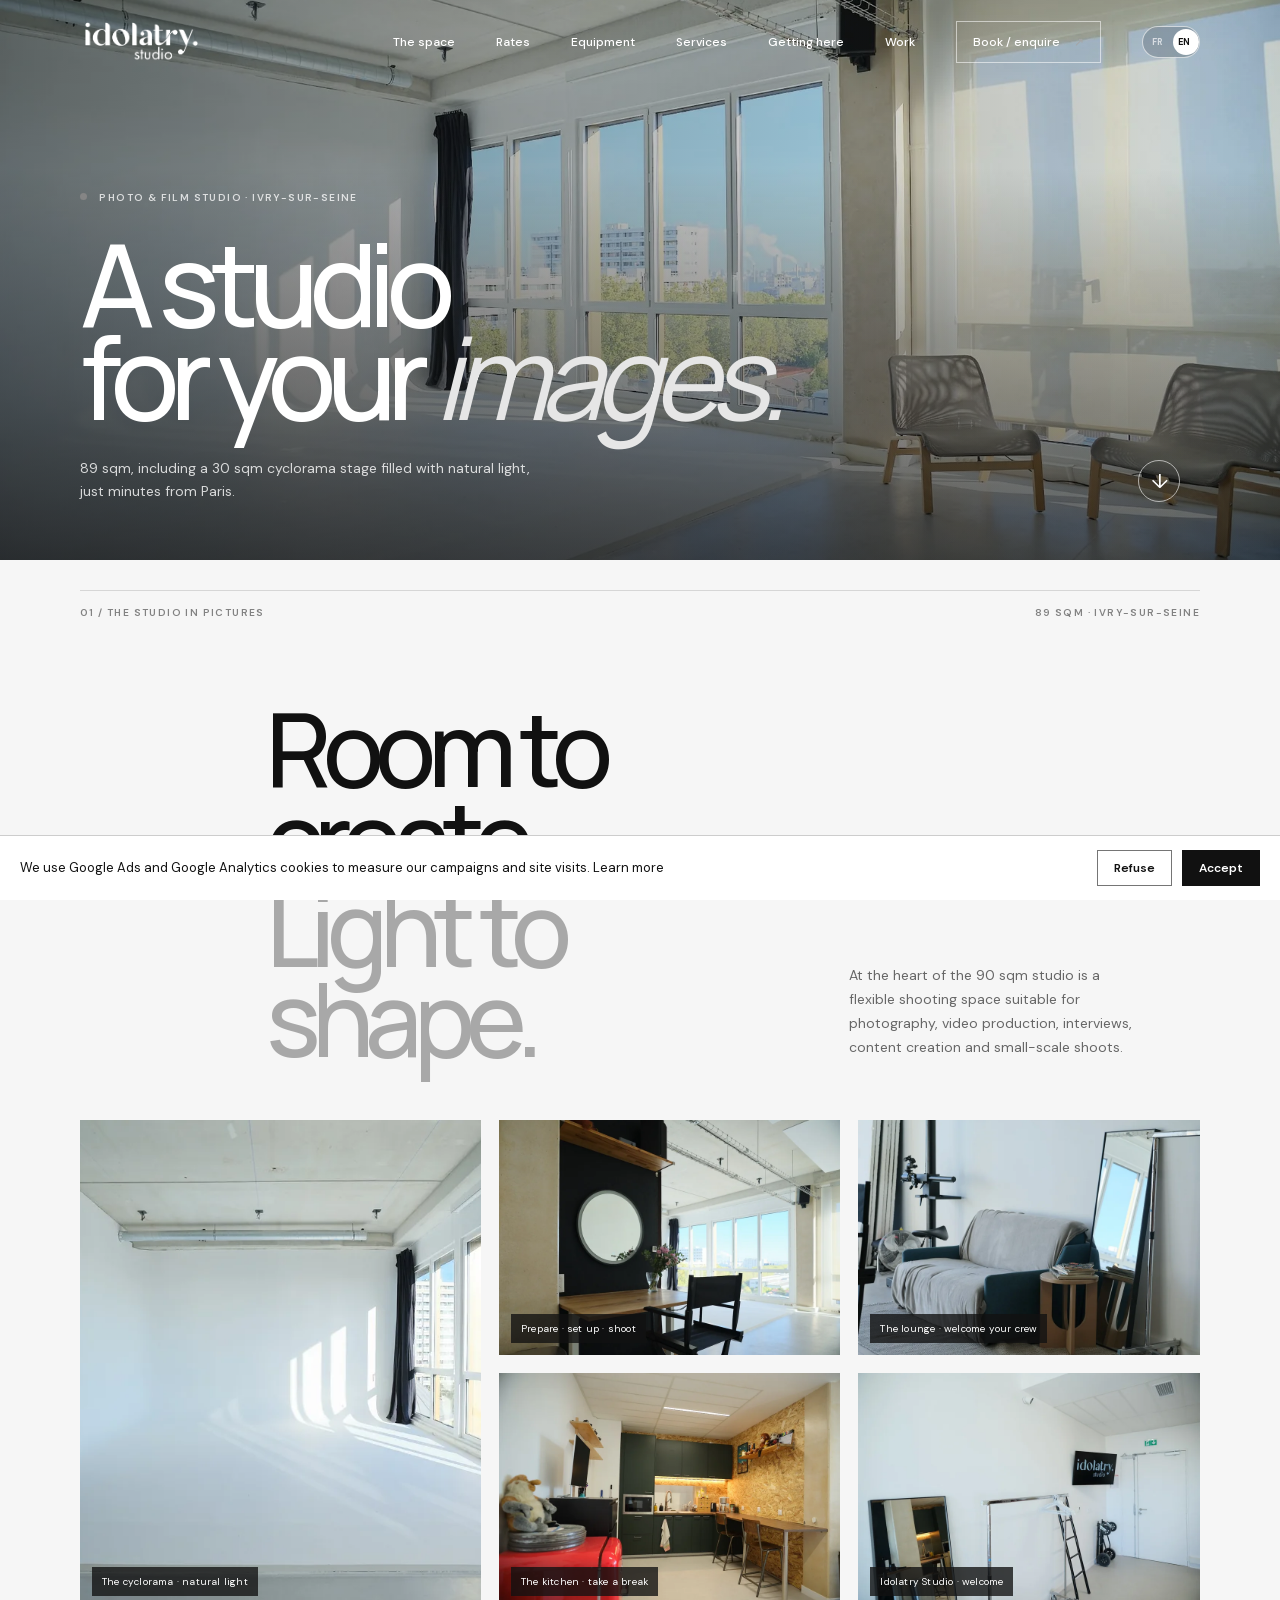
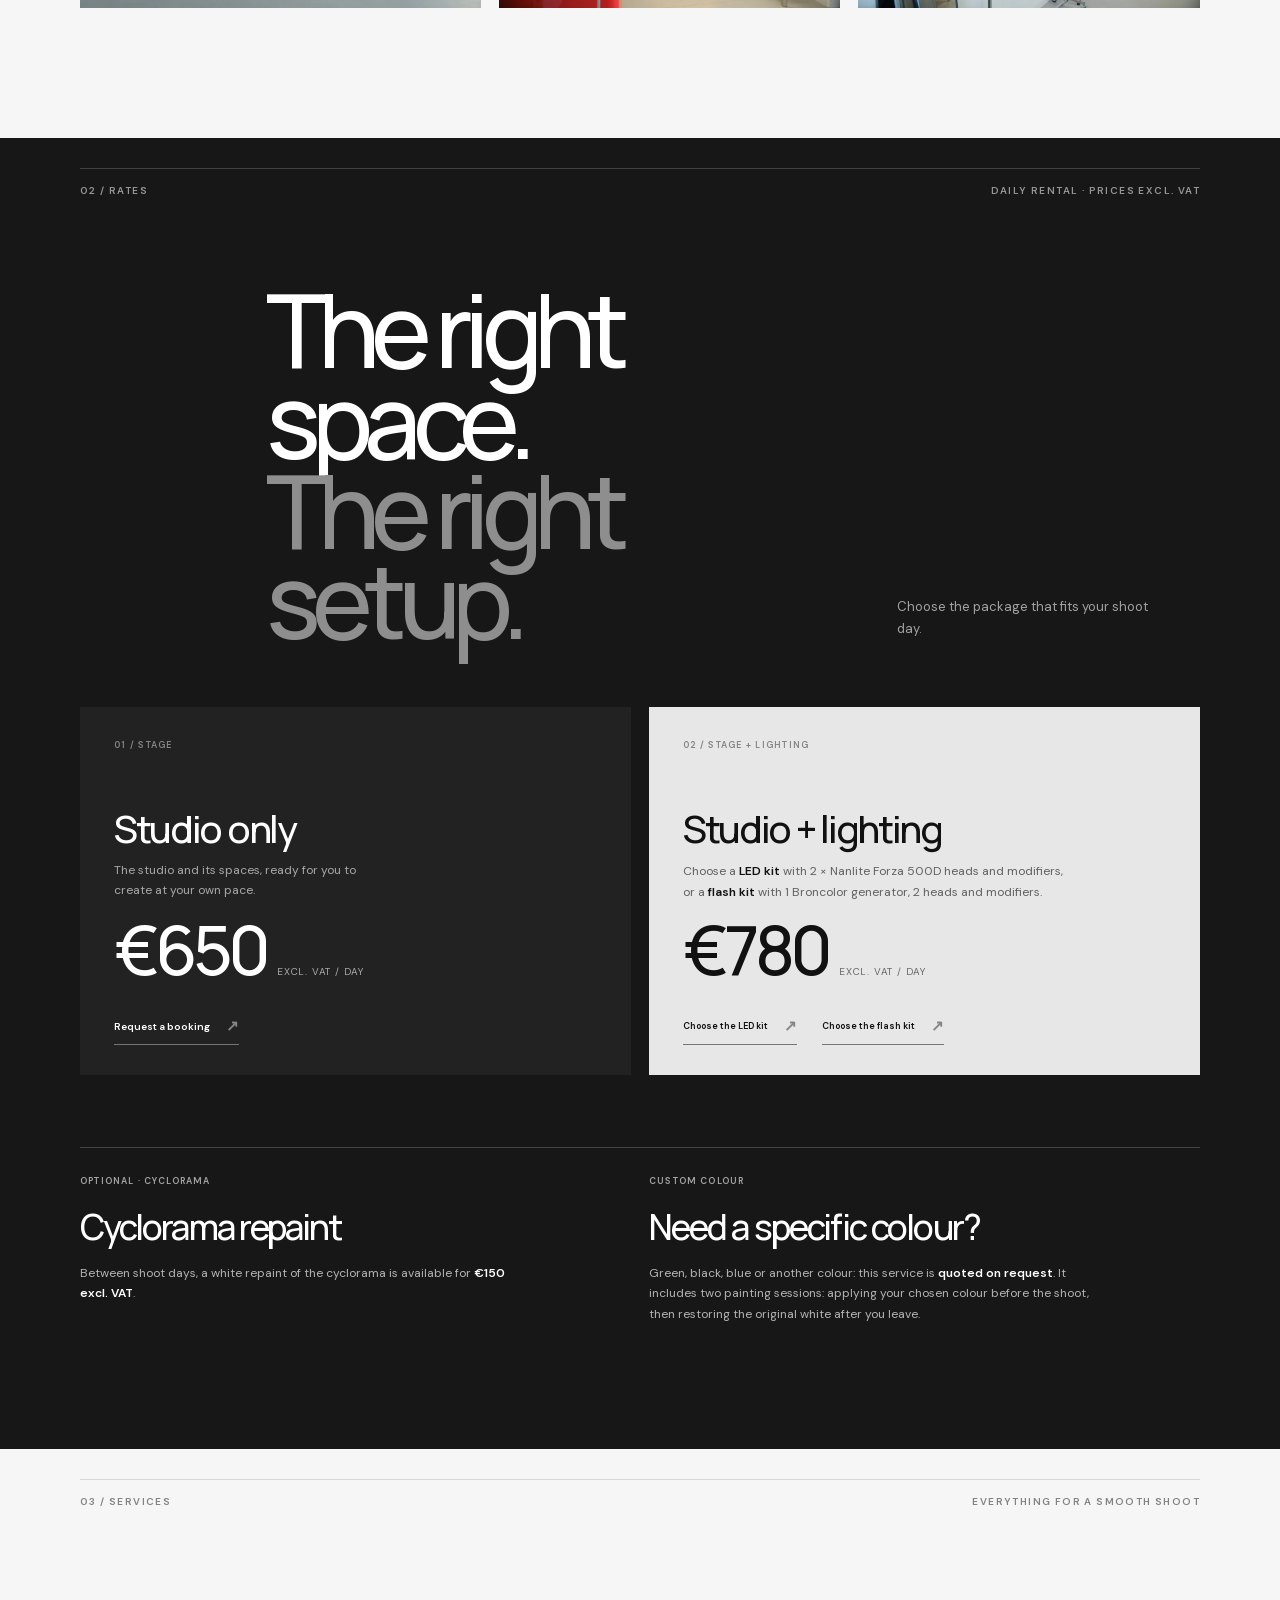
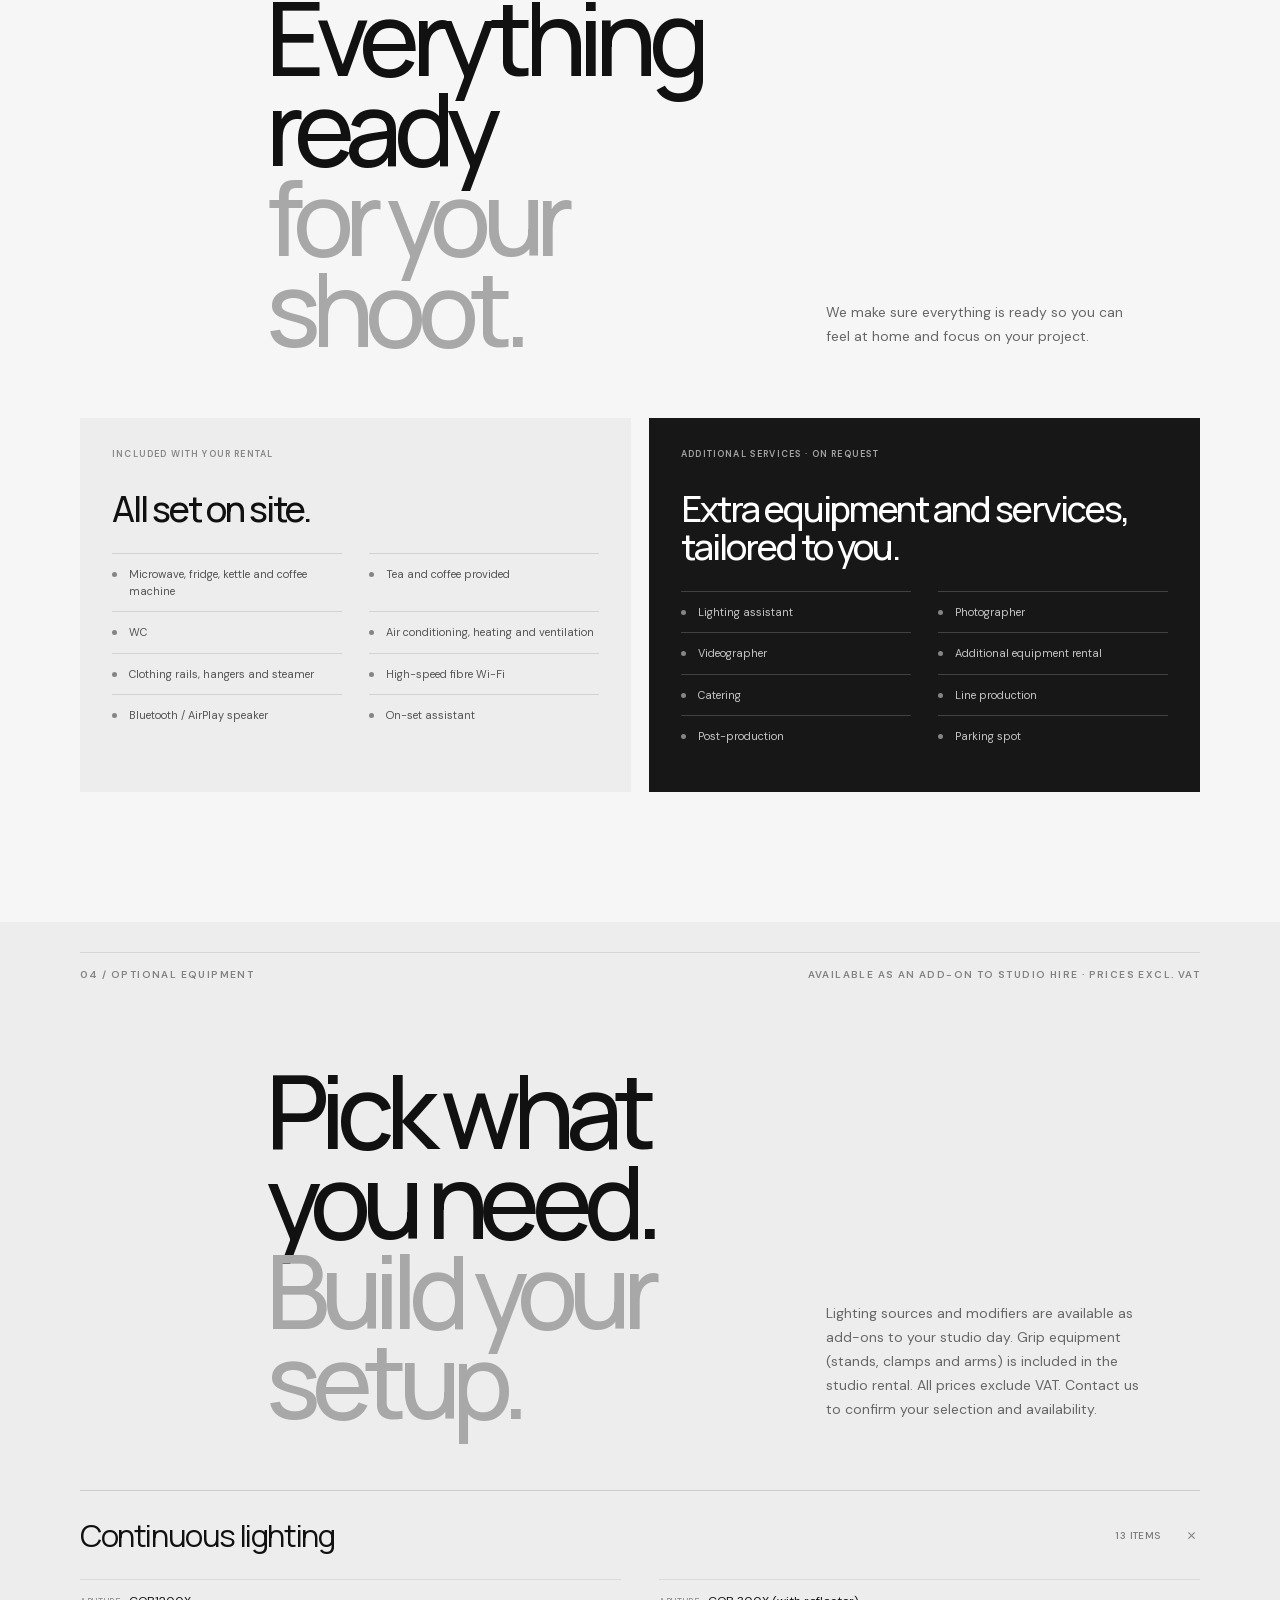
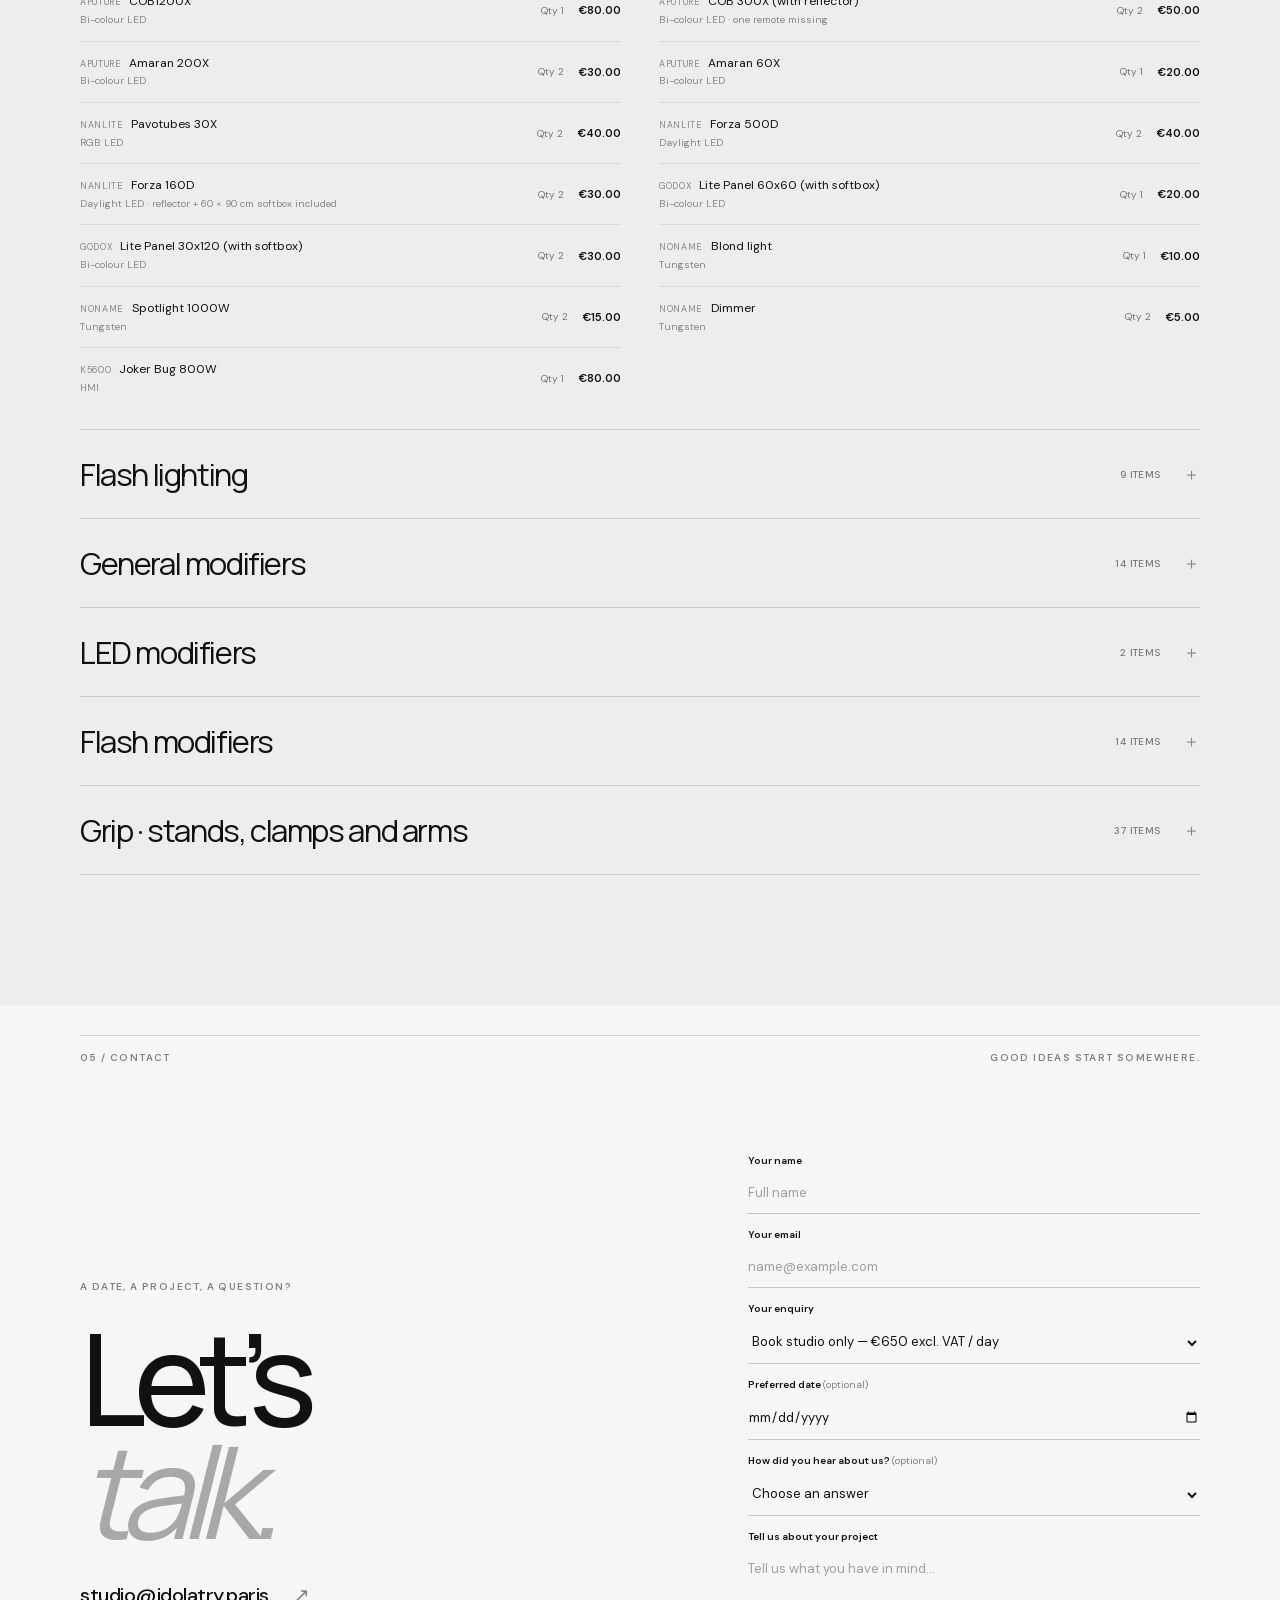
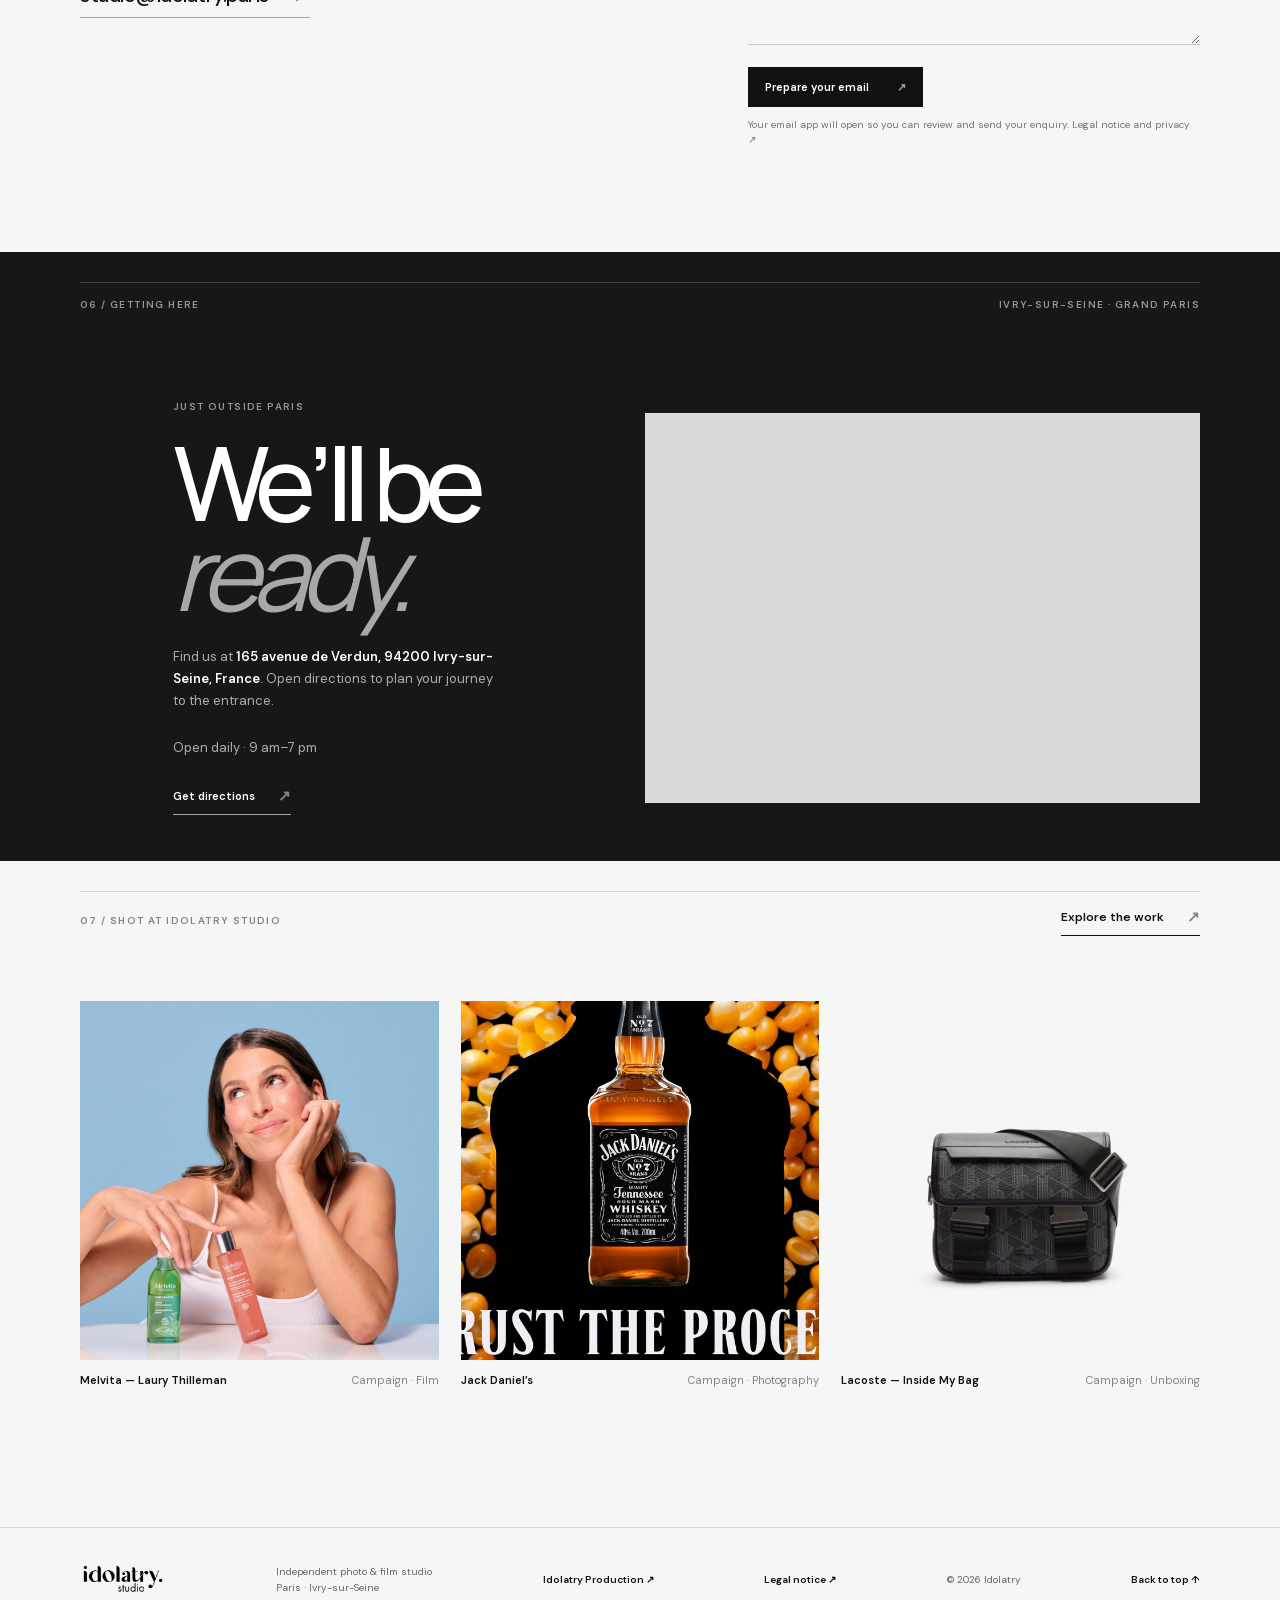
==== commit 4a997a66: "Héberge les polices localement et précise les cookies du bandeau Les polices DM Sans et Manrope sont" ====
--- a/en/index.html
+++ b/en/index.html
@@ -22,16 +22,24 @@
     <meta name="twitter:title" content="Idolatry Studio — Photo & Film Studio Rental near Paris" />
     <meta name="twitter:description" content="An 89 sqm photo and film studio in Ivry-sur-Seine, Paris, with a 30 sqm daylight cyclorama stage, lounge and kitchen. From €650 excl. VAT per day." />
     <meta name="twitter:image" content="https://studio.idolatry.tv/media/studio/studio-plateau-accueil.jpg" />
-    <link rel="icon" href="../idolatry_studio.png" type="image/png" sizes="128x128" />
-    <link rel="apple-touch-icon" href="../idolatry_studio.png" />
-    <link rel="preconnect" href="https://fonts.googleapis.com" />
+    <link rel="icon" href="../favicon-48.png" type="image/png" sizes="48x48" />
+    <link rel="icon" href="../favicon-192.png" type="image/png" sizes="192x192" />
+    <link rel="apple-touch-icon" href="../favicon-192.png" />
     <script async src="https://www.googletagmanager.com/gtag/js?id=AW-1031371802"></script>
-    <link rel="preconnect" href="https://fonts.gstatic.com" crossorigin />
-    <link href="https://fonts.googleapis.com/css2?family=DM+Sans:wght@400;500;600;700&family=Manrope:wght@400;500;600;700;800&display=swap" rel="stylesheet" media="print" onload="this.onload=null;this.media='all'" />
-    <noscript><link href="https://fonts.googleapis.com/css2?family=DM+Sans:wght@400;500;600;700&family=Manrope:wght@400;500;600;700;800&display=swap" rel="stylesheet" /></noscript>
-    <link rel="stylesheet" href="../styles.css?v=language-switch-fixed-20261025" />
+    <link rel="stylesheet" href="../fonts/fonts.css" />
+    <link rel="stylesheet" href="../styles.css?v=cookie-banner-20261027" />
   </head>
   <body>
+    <script type="application/ld+json">
+      {
+        "@context": "https://schema.org",
+        "@type": "WebSite",
+        "name": "Idolatry Studio",
+        "alternateName": "Idolatry Studio Ivry-sur-Seine",
+        "url": "https://studio.idolatry.tv/en/",
+        "inLanguage": "en-GB"
+      }
+    </script>
     <script type="application/ld+json">
       {
         "@context": "https://schema.org",
--- a/fonts/fonts.css
+++ b/fonts/fonts.css
@@ -0,0 +1,342 @@
+/* latin-ext */
+@font-face {
+  font-family: 'DM Sans';
+  font-style: normal;
+  font-weight: 400;
+  font-display: swap;
+  src: url(./rP2Yp2ywxg089UriI5-g4vlH9VoD8Cmcqbu6-K6z9mXgjU0.woff2) format('woff2');
+  unicode-range: U+0100-02BA, U+02BD-02C5, U+02C7-02CC, U+02CE-02D7, U+02DD-02FF, U+0304, U+0308, U+0329, U+1D00-1DBF, U+1E00-1E9F, U+1EF2-1EFF, U+2020, U+20A0-20AB, U+20AD-20C4, U+2113, U+2C60-2C7F, U+A720-A7FF;
+}
+/* latin */
+@font-face {
+  font-family: 'DM Sans';
+  font-style: normal;
+  font-weight: 400;
+  font-display: swap;
+  src: url(./rP2Yp2ywxg089UriI5-g4vlH9VoD8Cmcqbu0-K6z9mXg.woff2) format('woff2');
+  unicode-range: U+0000-00FF, U+0131, U+0152-0153, U+02BB-02BC, U+02C6, U+02DA, U+02DC, U+0304, U+0308, U+0329, U+2000-206F, U+20AC, U+2122, U+2191, U+2193, U+2212, U+2215, U+FEFF, U+FFFD;
+}
+/* latin-ext */
+@font-face {
+  font-family: 'DM Sans';
+  font-style: normal;
+  font-weight: 500;
+  font-display: swap;
+  src: url(./rP2Yp2ywxg089UriI5-g4vlH9VoD8Cmcqbu6-K6z9mXgjU0.woff2) format('woff2');
+  unicode-range: U+0100-02BA, U+02BD-02C5, U+02C7-02CC, U+02CE-02D7, U+02DD-02FF, U+0304, U+0308, U+0329, U+1D00-1DBF, U+1E00-1E9F, U+1EF2-1EFF, U+2020, U+20A0-20AB, U+20AD-20C4, U+2113, U+2C60-2C7F, U+A720-A7FF;
+}
+/* latin */
+@font-face {
+  font-family: 'DM Sans';
+  font-style: normal;
+  font-weight: 500;
+  font-display: swap;
+  src: url(./rP2Yp2ywxg089UriI5-g4vlH9VoD8Cmcqbu0-K6z9mXg.woff2) format('woff2');
+  unicode-range: U+0000-00FF, U+0131, U+0152-0153, U+02BB-02BC, U+02C6, U+02DA, U+02DC, U+0304, U+0308, U+0329, U+2000-206F, U+20AC, U+2122, U+2191, U+2193, U+2212, U+2215, U+FEFF, U+FFFD;
+}
+/* latin-ext */
+@font-face {
+  font-family: 'DM Sans';
+  font-style: normal;
+  font-weight: 600;
+  font-display: swap;
+  src: url(./rP2Yp2ywxg089UriI5-g4vlH9VoD8Cmcqbu6-K6z9mXgjU0.woff2) format('woff2');
+  unicode-range: U+0100-02BA, U+02BD-02C5, U+02C7-02CC, U+02CE-02D7, U+02DD-02FF, U+0304, U+0308, U+0329, U+1D00-1DBF, U+1E00-1E9F, U+1EF2-1EFF, U+2020, U+20A0-20AB, U+20AD-20C4, U+2113, U+2C60-2C7F, U+A720-A7FF;
+}
+/* latin */
+@font-face {
+  font-family: 'DM Sans';
+  font-style: normal;
+  font-weight: 600;
+  font-display: swap;
+  src: url(./rP2Yp2ywxg089UriI5-g4vlH9VoD8Cmcqbu0-K6z9mXg.woff2) format('woff2');
+  unicode-range: U+0000-00FF, U+0131, U+0152-0153, U+02BB-02BC, U+02C6, U+02DA, U+02DC, U+0304, U+0308, U+0329, U+2000-206F, U+20AC, U+2122, U+2191, U+2193, U+2212, U+2215, U+FEFF, U+FFFD;
+}
+/* latin-ext */
+@font-face {
+  font-family: 'DM Sans';
+  font-style: normal;
+  font-weight: 700;
+  font-display: swap;
+  src: url(./rP2Yp2ywxg089UriI5-g4vlH9VoD8Cmcqbu6-K6z9mXgjU0.woff2) format('woff2');
+  unicode-range: U+0100-02BA, U+02BD-02C5, U+02C7-02CC, U+02CE-02D7, U+02DD-02FF, U+0304, U+0308, U+0329, U+1D00-1DBF, U+1E00-1E9F, U+1EF2-1EFF, U+2020, U+20A0-20AB, U+20AD-20C4, U+2113, U+2C60-2C7F, U+A720-A7FF;
+}
+/* latin */
+@font-face {
+  font-family: 'DM Sans';
+  font-style: normal;
+  font-weight: 700;
+  font-display: swap;
+  src: url(./rP2Yp2ywxg089UriI5-g4vlH9VoD8Cmcqbu0-K6z9mXg.woff2) format('woff2');
+  unicode-range: U+0000-00FF, U+0131, U+0152-0153, U+02BB-02BC, U+02C6, U+02DA, U+02DC, U+0304, U+0308, U+0329, U+2000-206F, U+20AC, U+2122, U+2191, U+2193, U+2212, U+2215, U+FEFF, U+FFFD;
+}
+/* cyrillic-ext */
+@font-face {
+  font-family: 'Manrope';
+  font-style: normal;
+  font-weight: 400;
+  font-display: swap;
+  src: url(./xn7gYHE41ni1AdIRggqxSvfedN62Zw.woff2) format('woff2');
+  unicode-range: U+0460-052F, U+1C80-1C8A, U+20B4, U+2DE0-2DFF, U+A640-A69F, U+FE2E-FE2F;
+}
+/* cyrillic */
+@font-face {
+  font-family: 'Manrope';
+  font-style: normal;
+  font-weight: 400;
+  font-display: swap;
+  src: url(./xn7gYHE41ni1AdIRggOxSvfedN62Zw.woff2) format('woff2');
+  unicode-range: U+0301, U+0400-045F, U+0490-0491, U+04B0-04B1, U+2116;
+}
+/* greek */
+@font-face {
+  font-family: 'Manrope';
+  font-style: normal;
+  font-weight: 400;
+  font-display: swap;
+  src: url(./xn7gYHE41ni1AdIRggSxSvfedN62Zw.woff2) format('woff2');
+  unicode-range: U+0370-0377, U+037A-037F, U+0384-038A, U+038C, U+038E-03A1, U+03A3-03FF;
+}
+/* vietnamese */
+@font-face {
+  font-family: 'Manrope';
+  font-style: normal;
+  font-weight: 400;
+  font-display: swap;
+  src: url(./xn7gYHE41ni1AdIRggixSvfedN62Zw.woff2) format('woff2');
+  unicode-range: U+0102-0103, U+0110-0111, U+0128-0129, U+0168-0169, U+01A0-01A1, U+01AF-01B0, U+0300-0301, U+0303-0304, U+0308-0309, U+0323, U+0329, U+1EA0-1EF9, U+20AB;
+}
+/* latin-ext */
+@font-face {
+  font-family: 'Manrope';
+  font-style: normal;
+  font-weight: 400;
+  font-display: swap;
+  src: url(./xn7gYHE41ni1AdIRggmxSvfedN62Zw.woff2) format('woff2');
+  unicode-range: U+0100-02BA, U+02BD-02C5, U+02C7-02CC, U+02CE-02D7, U+02DD-02FF, U+0304, U+0308, U+0329, U+1D00-1DBF, U+1E00-1E9F, U+1EF2-1EFF, U+2020, U+20A0-20AB, U+20AD-20C4, U+2113, U+2C60-2C7F, U+A720-A7FF;
+}
+/* latin */
+@font-face {
+  font-family: 'Manrope';
+  font-style: normal;
+  font-weight: 400;
+  font-display: swap;
+  src: url(./xn7gYHE41ni1AdIRggexSvfedN4.woff2) format('woff2');
+  unicode-range: U+0000-00FF, U+0131, U+0152-0153, U+02BB-02BC, U+02C6, U+02DA, U+02DC, U+0304, U+0308, U+0329, U+2000-206F, U+20AC, U+2122, U+2191, U+2193, U+2212, U+2215, U+FEFF, U+FFFD;
+}
+/* cyrillic-ext */
+@font-face {
+  font-family: 'Manrope';
+  font-style: normal;
+  font-weight: 500;
+  font-display: swap;
+  src: url(./xn7gYHE41ni1AdIRggqxSvfedN62Zw.woff2) format('woff2');
+  unicode-range: U+0460-052F, U+1C80-1C8A, U+20B4, U+2DE0-2DFF, U+A640-A69F, U+FE2E-FE2F;
+}
+/* cyrillic */
+@font-face {
+  font-family: 'Manrope';
+  font-style: normal;
+  font-weight: 500;
+  font-display: swap;
+  src: url(./xn7gYHE41ni1AdIRggOxSvfedN62Zw.woff2) format('woff2');
+  unicode-range: U+0301, U+0400-045F, U+0490-0491, U+04B0-04B1, U+2116;
+}
+/* greek */
+@font-face {
+  font-family: 'Manrope';
+  font-style: normal;
+  font-weight: 500;
+  font-display: swap;
+  src: url(./xn7gYHE41ni1AdIRggSxSvfedN62Zw.woff2) format('woff2');
+  unicode-range: U+0370-0377, U+037A-037F, U+0384-038A, U+038C, U+038E-03A1, U+03A3-03FF;
+}
+/* vietnamese */
+@font-face {
+  font-family: 'Manrope';
+  font-style: normal;
+  font-weight: 500;
+  font-display: swap;
+  src: url(./xn7gYHE41ni1AdIRggixSvfedN62Zw.woff2) format('woff2');
+  unicode-range: U+0102-0103, U+0110-0111, U+0128-0129, U+0168-0169, U+01A0-01A1, U+01AF-01B0, U+0300-0301, U+0303-0304, U+0308-0309, U+0323, U+0329, U+1EA0-1EF9, U+20AB;
+}
+/* latin-ext */
+@font-face {
+  font-family: 'Manrope';
+  font-style: normal;
+  font-weight: 500;
+  font-display: swap;
+  src: url(./xn7gYHE41ni1AdIRggmxSvfedN62Zw.woff2) format('woff2');
+  unicode-range: U+0100-02BA, U+02BD-02C5, U+02C7-02CC, U+02CE-02D7, U+02DD-02FF, U+0304, U+0308, U+0329, U+1D00-1DBF, U+1E00-1E9F, U+1EF2-1EFF, U+2020, U+20A0-20AB, U+20AD-20C4, U+2113, U+2C60-2C7F, U+A720-A7FF;
+}
+/* latin */
+@font-face {
+  font-family: 'Manrope';
+  font-style: normal;
+  font-weight: 500;
+  font-display: swap;
+  src: url(./xn7gYHE41ni1AdIRggexSvfedN4.woff2) format('woff2');
+  unicode-range: U+0000-00FF, U+0131, U+0152-0153, U+02BB-02BC, U+02C6, U+02DA, U+02DC, U+0304, U+0308, U+0329, U+2000-206F, U+20AC, U+2122, U+2191, U+2193, U+2212, U+2215, U+FEFF, U+FFFD;
+}
+/* cyrillic-ext */
+@font-face {
+  font-family: 'Manrope';
+  font-style: normal;
+  font-weight: 600;
+  font-display: swap;
+  src: url(./xn7gYHE41ni1AdIRggqxSvfedN62Zw.woff2) format('woff2');
+  unicode-range: U+0460-052F, U+1C80-1C8A, U+20B4, U+2DE0-2DFF, U+A640-A69F, U+FE2E-FE2F;
+}
+/* cyrillic */
+@font-face {
+  font-family: 'Manrope';
+  font-style: normal;
+  font-weight: 600;
+  font-display: swap;
+  src: url(./xn7gYHE41ni1AdIRggOxSvfedN62Zw.woff2) format('woff2');
+  unicode-range: U+0301, U+0400-045F, U+0490-0491, U+04B0-04B1, U+2116;
+}
+/* greek */
+@font-face {
+  font-family: 'Manrope';
+  font-style: normal;
+  font-weight: 600;
+  font-display: swap;
+  src: url(./xn7gYHE41ni1AdIRggSxSvfedN62Zw.woff2) format('woff2');
+  unicode-range: U+0370-0377, U+037A-037F, U+0384-038A, U+038C, U+038E-03A1, U+03A3-03FF;
+}
+/* vietnamese */
+@font-face {
+  font-family: 'Manrope';
+  font-style: normal;
+  font-weight: 600;
+  font-display: swap;
+  src: url(./xn7gYHE41ni1AdIRggixSvfedN62Zw.woff2) format('woff2');
+  unicode-range: U+0102-0103, U+0110-0111, U+0128-0129, U+0168-0169, U+01A0-01A1, U+01AF-01B0, U+0300-0301, U+0303-0304, U+0308-0309, U+0323, U+0329, U+1EA0-1EF9, U+20AB;
+}
+/* latin-ext */
+@font-face {
+  font-family: 'Manrope';
+  font-style: normal;
+  font-weight: 600;
+  font-display: swap;
+  src: url(./xn7gYHE41ni1AdIRggmxSvfedN62Zw.woff2) format('woff2');
+  unicode-range: U+0100-02BA, U+02BD-02C5, U+02C7-02CC, U+02CE-02D7, U+02DD-02FF, U+0304, U+0308, U+0329, U+1D00-1DBF, U+1E00-1E9F, U+1EF2-1EFF, U+2020, U+20A0-20AB, U+20AD-20C4, U+2113, U+2C60-2C7F, U+A720-A7FF;
+}
+/* latin */
+@font-face {
+  font-family: 'Manrope';
+  font-style: normal;
+  font-weight: 600;
+  font-display: swap;
+  src: url(./xn7gYHE41ni1AdIRggexSvfedN4.woff2) format('woff2');
+  unicode-range: U+0000-00FF, U+0131, U+0152-0153, U+02BB-02BC, U+02C6, U+02DA, U+02DC, U+0304, U+0308, U+0329, U+2000-206F, U+20AC, U+2122, U+2191, U+2193, U+2212, U+2215, U+FEFF, U+FFFD;
+}
+/* cyrillic-ext */
+@font-face {
+  font-family: 'Manrope';
+  font-style: normal;
+  font-weight: 700;
+  font-display: swap;
+  src: url(./xn7gYHE41ni1AdIRggqxSvfedN62Zw.woff2) format('woff2');
+  unicode-range: U+0460-052F, U+1C80-1C8A, U+20B4, U+2DE0-2DFF, U+A640-A69F, U+FE2E-FE2F;
+}
+/* cyrillic */
+@font-face {
+  font-family: 'Manrope';
+  font-style: normal;
+  font-weight: 700;
+  font-display: swap;
+  src: url(./xn7gYHE41ni1AdIRggOxSvfedN62Zw.woff2) format('woff2');
+  unicode-range: U+0301, U+0400-045F, U+0490-0491, U+04B0-04B1, U+2116;
+}
+/* greek */
+@font-face {
+  font-family: 'Manrope';
+  font-style: normal;
+  font-weight: 700;
+  font-display: swap;
+  src: url(./xn7gYHE41ni1AdIRggSxSvfedN62Zw.woff2) format('woff2');
+  unicode-range: U+0370-0377, U+037A-037F, U+0384-038A, U+038C, U+038E-03A1, U+03A3-03FF;
+}
+/* vietnamese */
+@font-face {
+  font-family: 'Manrope';
+  font-style: normal;
+  font-weight: 700;
+  font-display: swap;
+  src: url(./xn7gYHE41ni1AdIRggixSvfedN62Zw.woff2) format('woff2');
+  unicode-range: U+0102-0103, U+0110-0111, U+0128-0129, U+0168-0169, U+01A0-01A1, U+01AF-01B0, U+0300-0301, U+0303-0304, U+0308-0309, U+0323, U+0329, U+1EA0-1EF9, U+20AB;
+}
+/* latin-ext */
+@font-face {
+  font-family: 'Manrope';
+  font-style: normal;
+  font-weight: 700;
+  font-display: swap;
+  src: url(./xn7gYHE41ni1AdIRggmxSvfedN62Zw.woff2) format('woff2');
+  unicode-range: U+0100-02BA, U+02BD-02C5, U+02C7-02CC, U+02CE-02D7, U+02DD-02FF, U+0304, U+0308, U+0329, U+1D00-1DBF, U+1E00-1E9F, U+1EF2-1EFF, U+2020, U+20A0-20AB, U+20AD-20C4, U+2113, U+2C60-2C7F, U+A720-A7FF;
+}
+/* latin */
+@font-face {
+  font-family: 'Manrope';
+  font-style: normal;
+  font-weight: 700;
+  font-display: swap;
+  src: url(./xn7gYHE41ni1AdIRggexSvfedN4.woff2) format('woff2');
+  unicode-range: U+0000-00FF, U+0131, U+0152-0153, U+02BB-02BC, U+02C6, U+02DA, U+02DC, U+0304, U+0308, U+0329, U+2000-206F, U+20AC, U+2122, U+2191, U+2193, U+2212, U+2215, U+FEFF, U+FFFD;
+}
+/* cyrillic-ext */
+@font-face {
+  font-family: 'Manrope';
+  font-style: normal;
+  font-weight: 800;
+  font-display: swap;
+  src: url(./xn7gYHE41ni1AdIRggqxSvfedN62Zw.woff2) format('woff2');
+  unicode-range: U+0460-052F, U+1C80-1C8A, U+20B4, U+2DE0-2DFF, U+A640-A69F, U+FE2E-FE2F;
+}
+/* cyrillic */
+@font-face {
+  font-family: 'Manrope';
+  font-style: normal;
+  font-weight: 800;
+  font-display: swap;
+  src: url(./xn7gYHE41ni1AdIRggOxSvfedN62Zw.woff2) format('woff2');
+  unicode-range: U+0301, U+0400-045F, U+0490-0491, U+04B0-04B1, U+2116;
+}
+/* greek */
+@font-face {
+  font-family: 'Manrope';
+  font-style: normal;
+  font-weight: 800;
+  font-display: swap;
+  src: url(./xn7gYHE41ni1AdIRggSxSvfedN62Zw.woff2) format('woff2');
+  unicode-range: U+0370-0377, U+037A-037F, U+0384-038A, U+038C, U+038E-03A1, U+03A3-03FF;
+}
+/* vietnamese */
+@font-face {
+  font-family: 'Manrope';
+  font-style: normal;
+  font-weight: 800;
+  font-display: swap;
+  src: url(./xn7gYHE41ni1AdIRggixSvfedN62Zw.woff2) format('woff2');
+  unicode-range: U+0102-0103, U+0110-0111, U+0128-0129, U+0168-0169, U+01A0-01A1, U+01AF-01B0, U+0300-0301, U+0303-0304, U+0308-0309, U+0323, U+0329, U+1EA0-1EF9, U+20AB;
+}
+/* latin-ext */
+@font-face {
+  font-family: 'Manrope';
+  font-style: normal;
+  font-weight: 800;
+  font-display: swap;
+  src: url(./xn7gYHE41ni1AdIRggmxSvfedN62Zw.woff2) format('woff2');
+  unicode-range: U+0100-02BA, U+02BD-02C5, U+02C7-02CC, U+02CE-02D7, U+02DD-02FF, U+0304, U+0308, U+0329, U+1D00-1DBF, U+1E00-1E9F, U+1EF2-1EFF, U+2020, U+20A0-20AB, U+20AD-20C4, U+2113, U+2C60-2C7F, U+A720-A7FF;
+}
+/* latin */
+@font-face {
+  font-family: 'Manrope';
+  font-style: normal;
+  font-weight: 800;
+  font-display: swap;
+  src: url(./xn7gYHE41ni1AdIRggexSvfedN4.woff2) format('woff2');
+  unicode-range: U+0000-00FF, U+0131, U+0152-0153, U+02BB-02BC, U+02C6, U+02DA, U+02DC, U+0304, U+0308, U+0329, U+2000-206F, U+20AC, U+2122, U+2191, U+2193, U+2212, U+2215, U+FEFF, U+FFFD;
+}
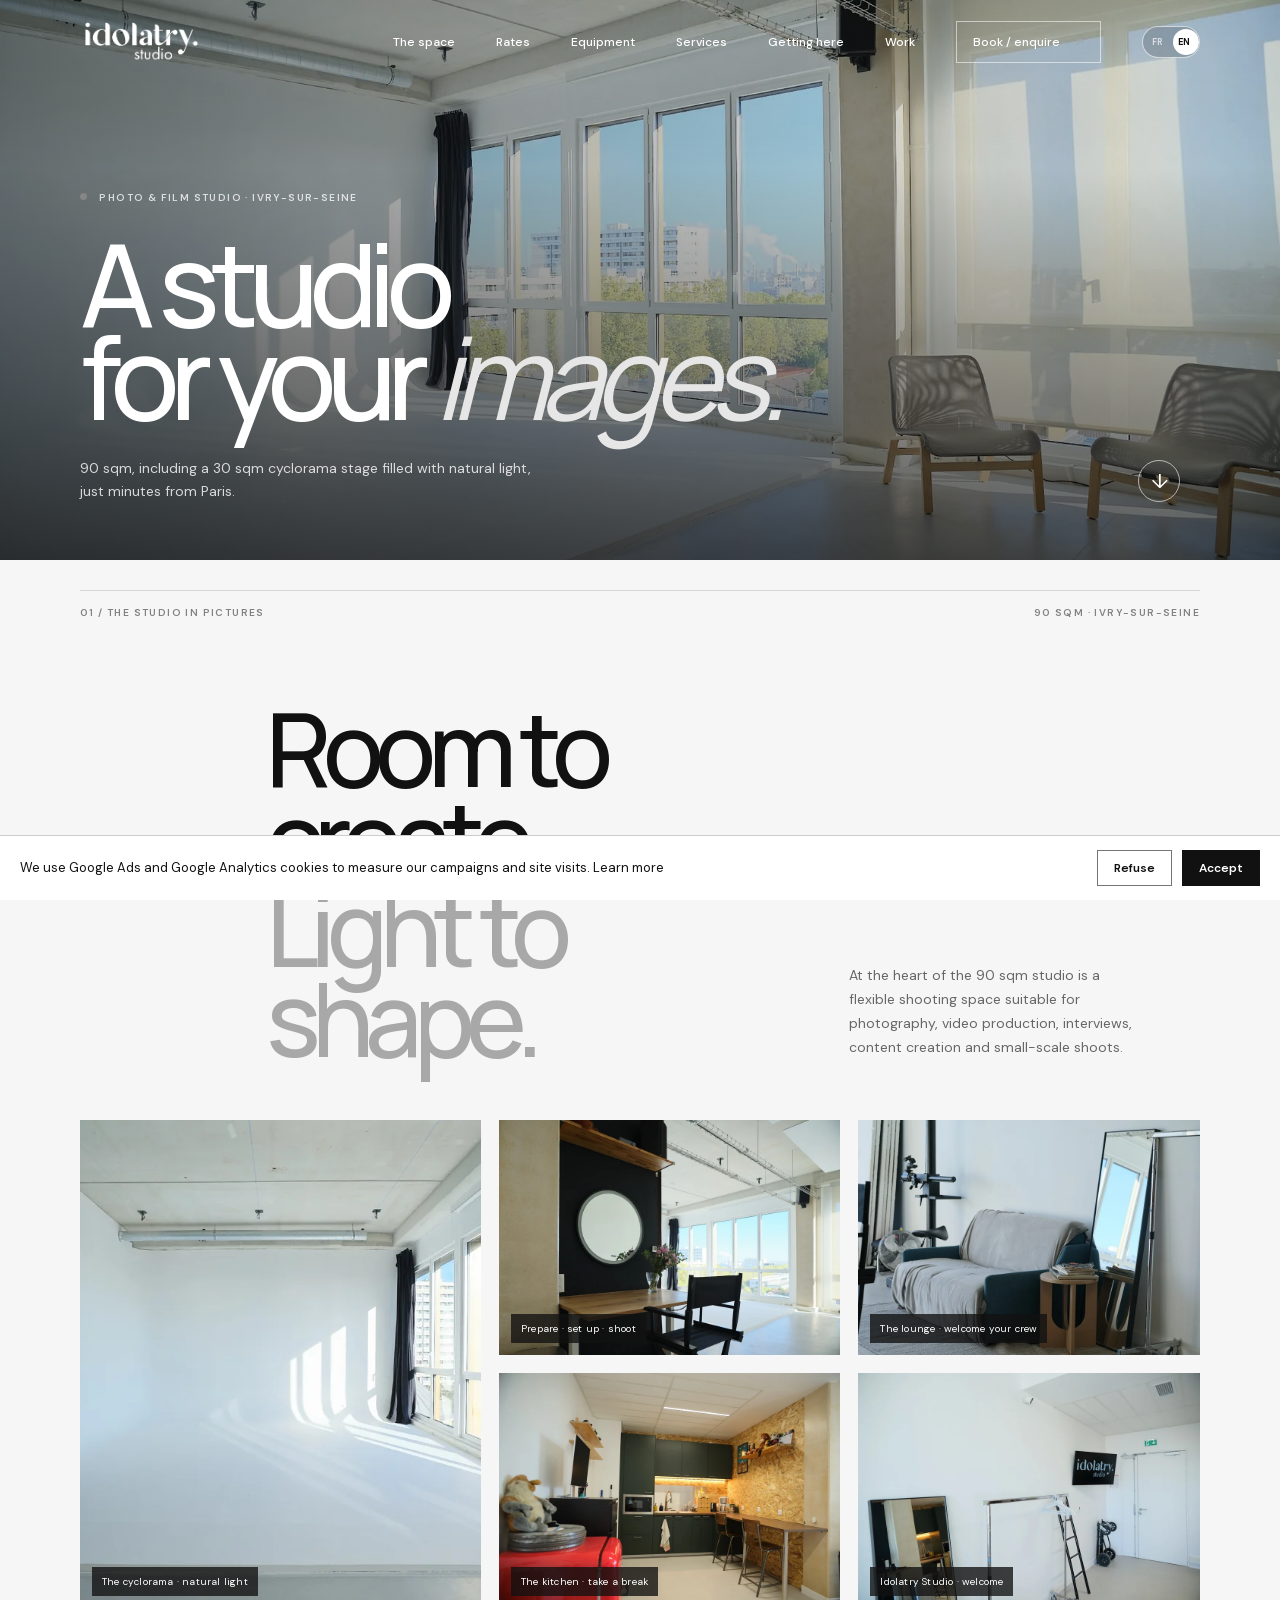
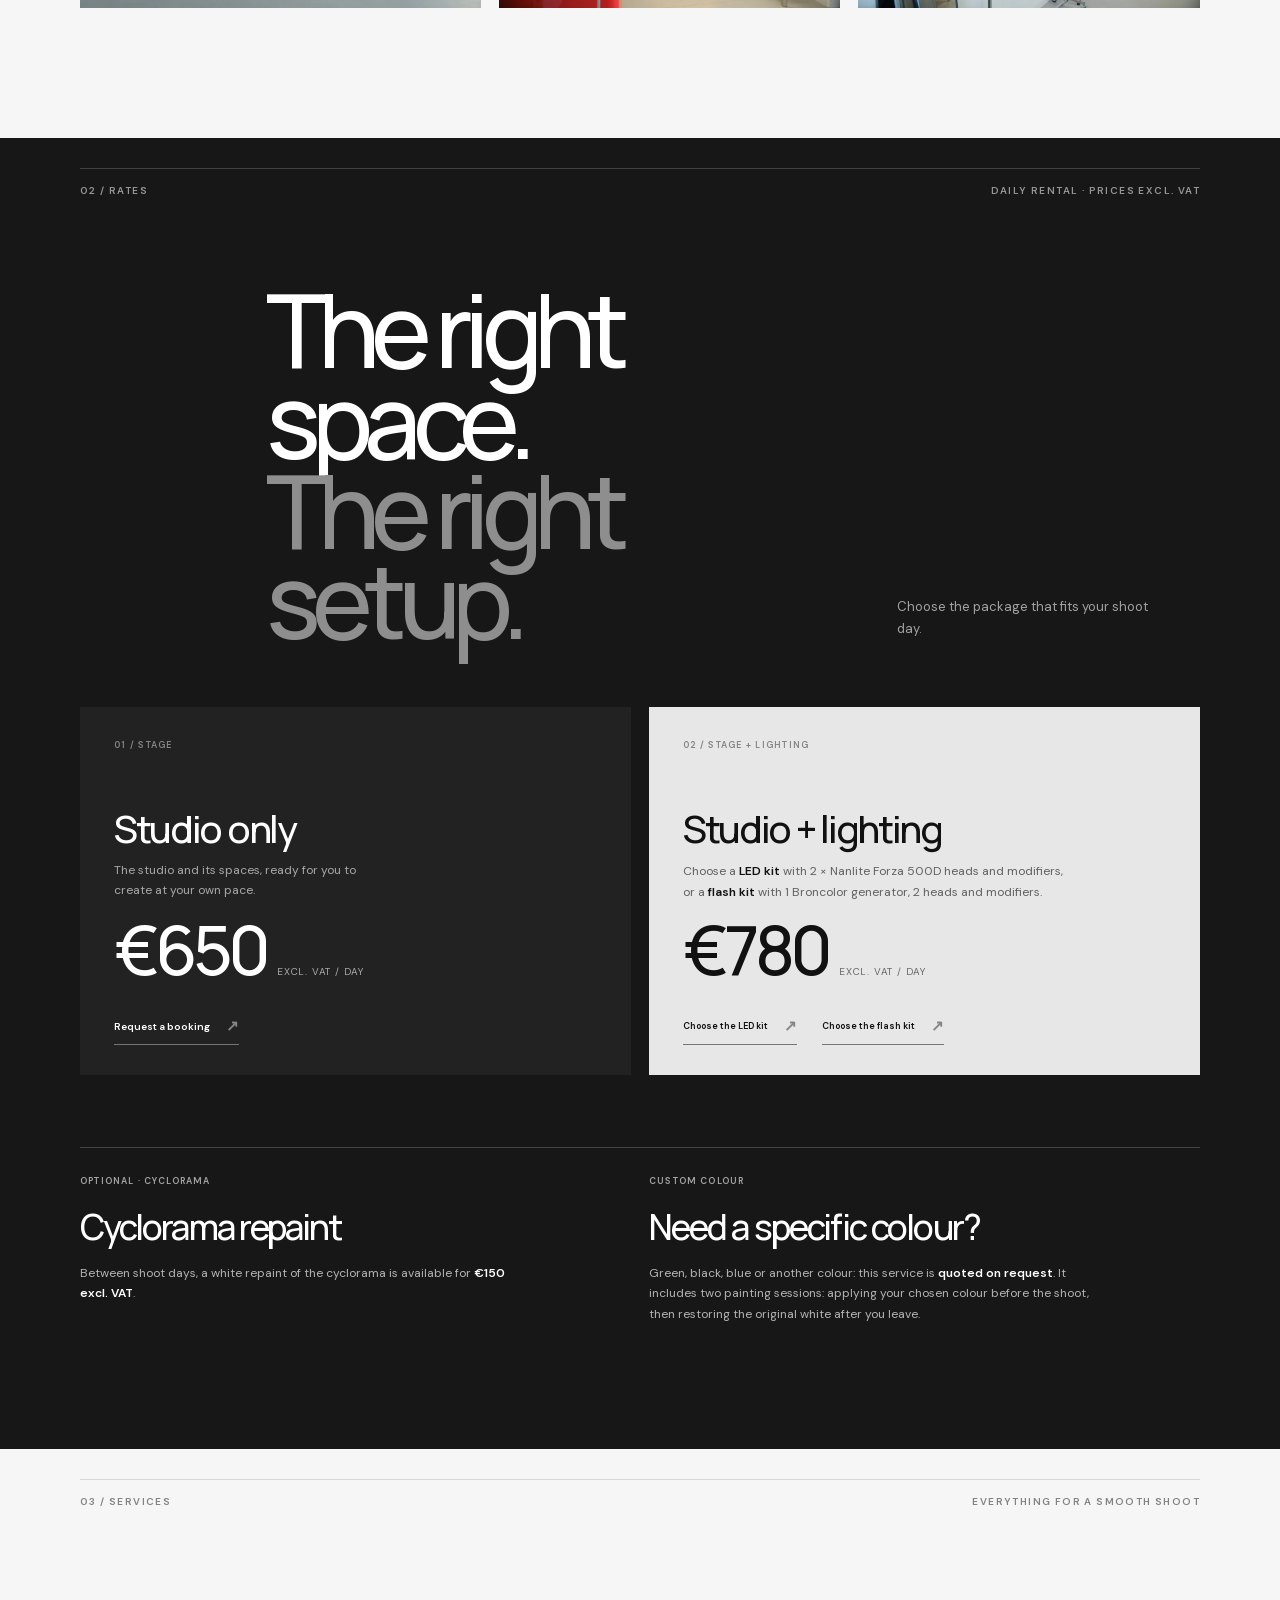
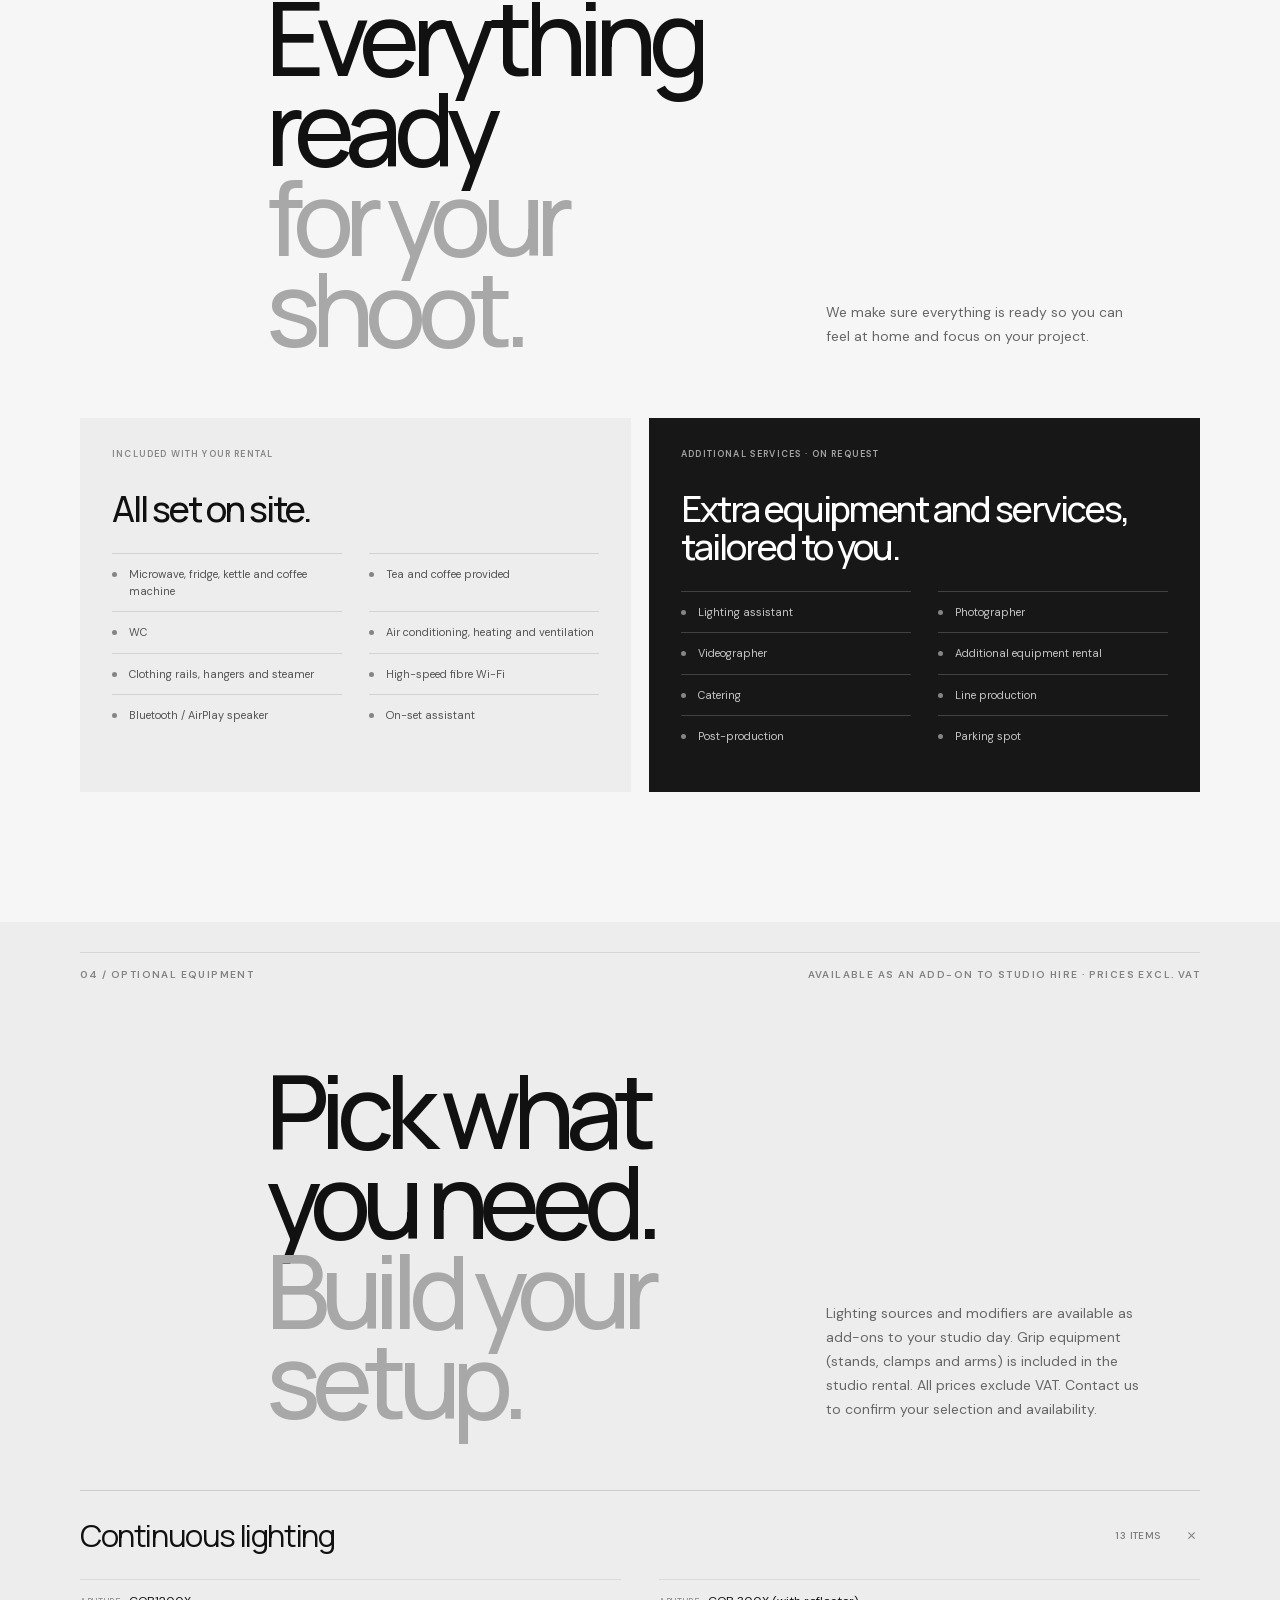
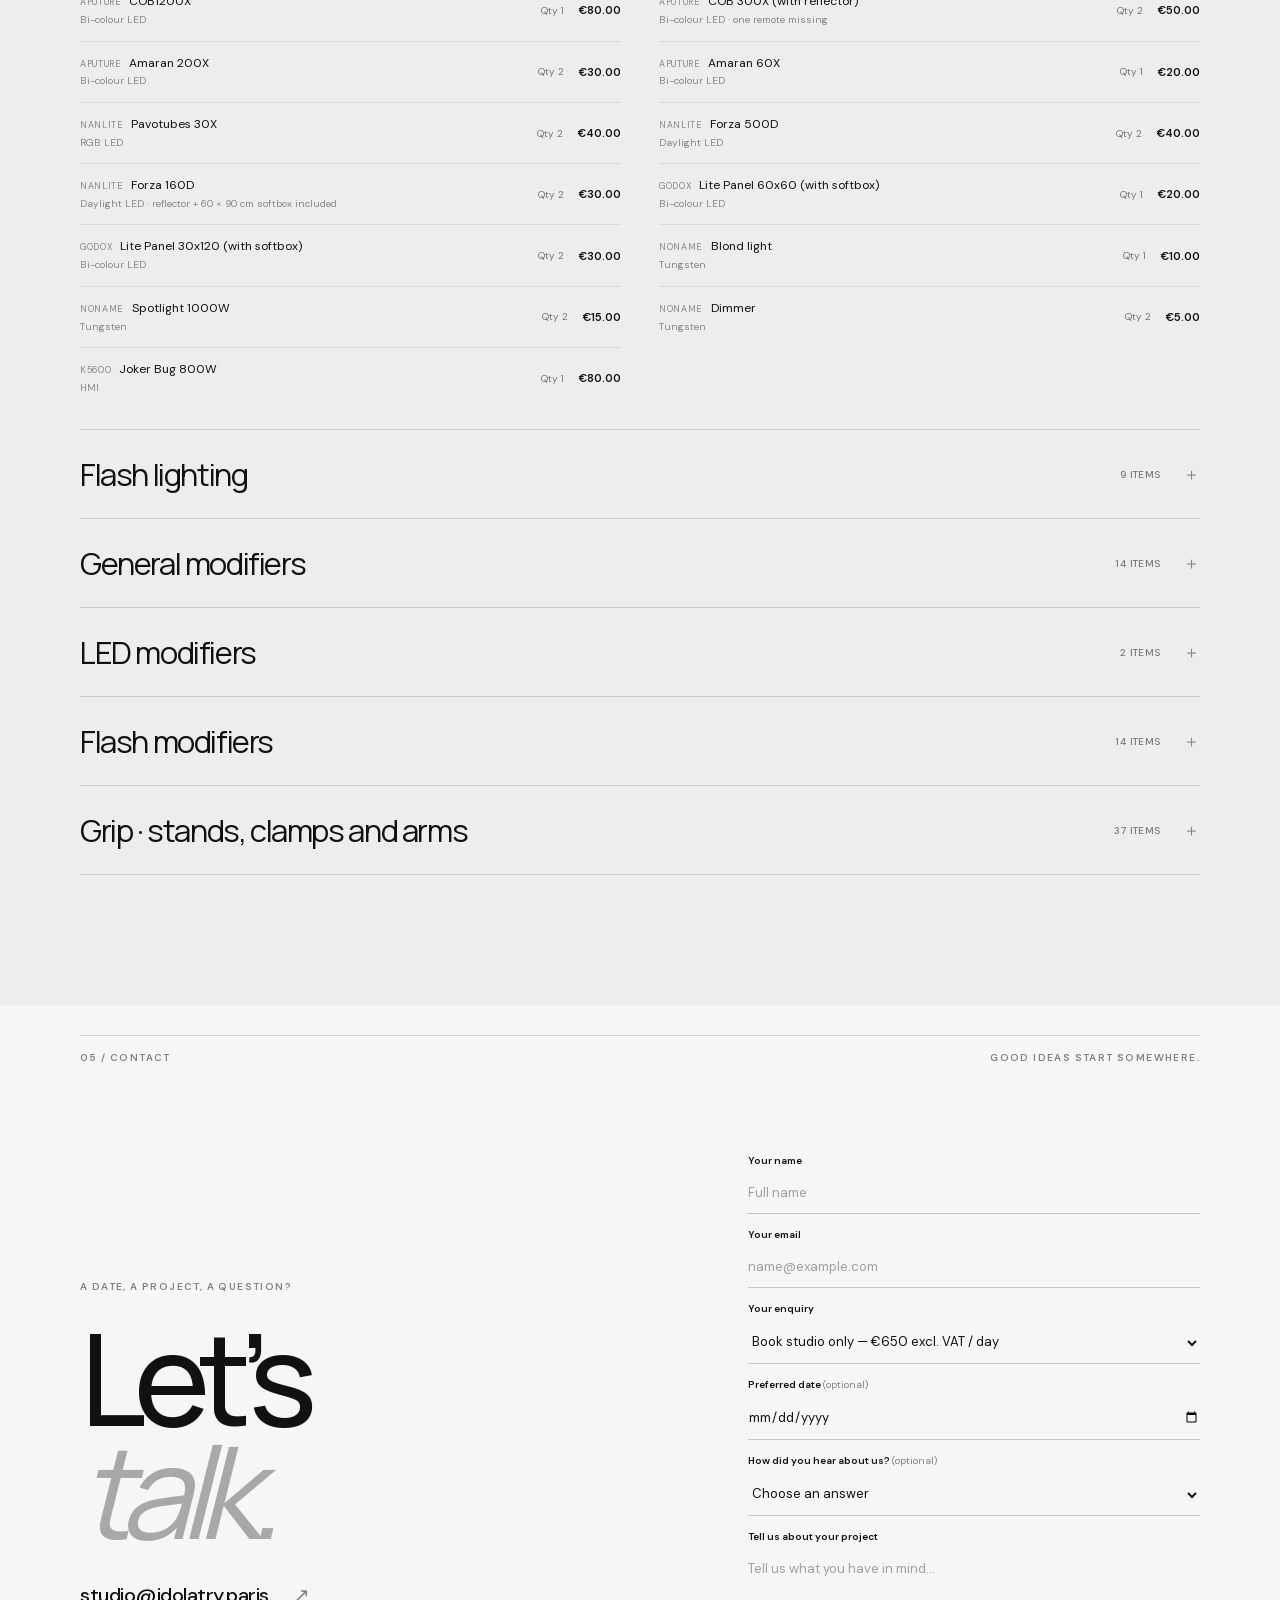
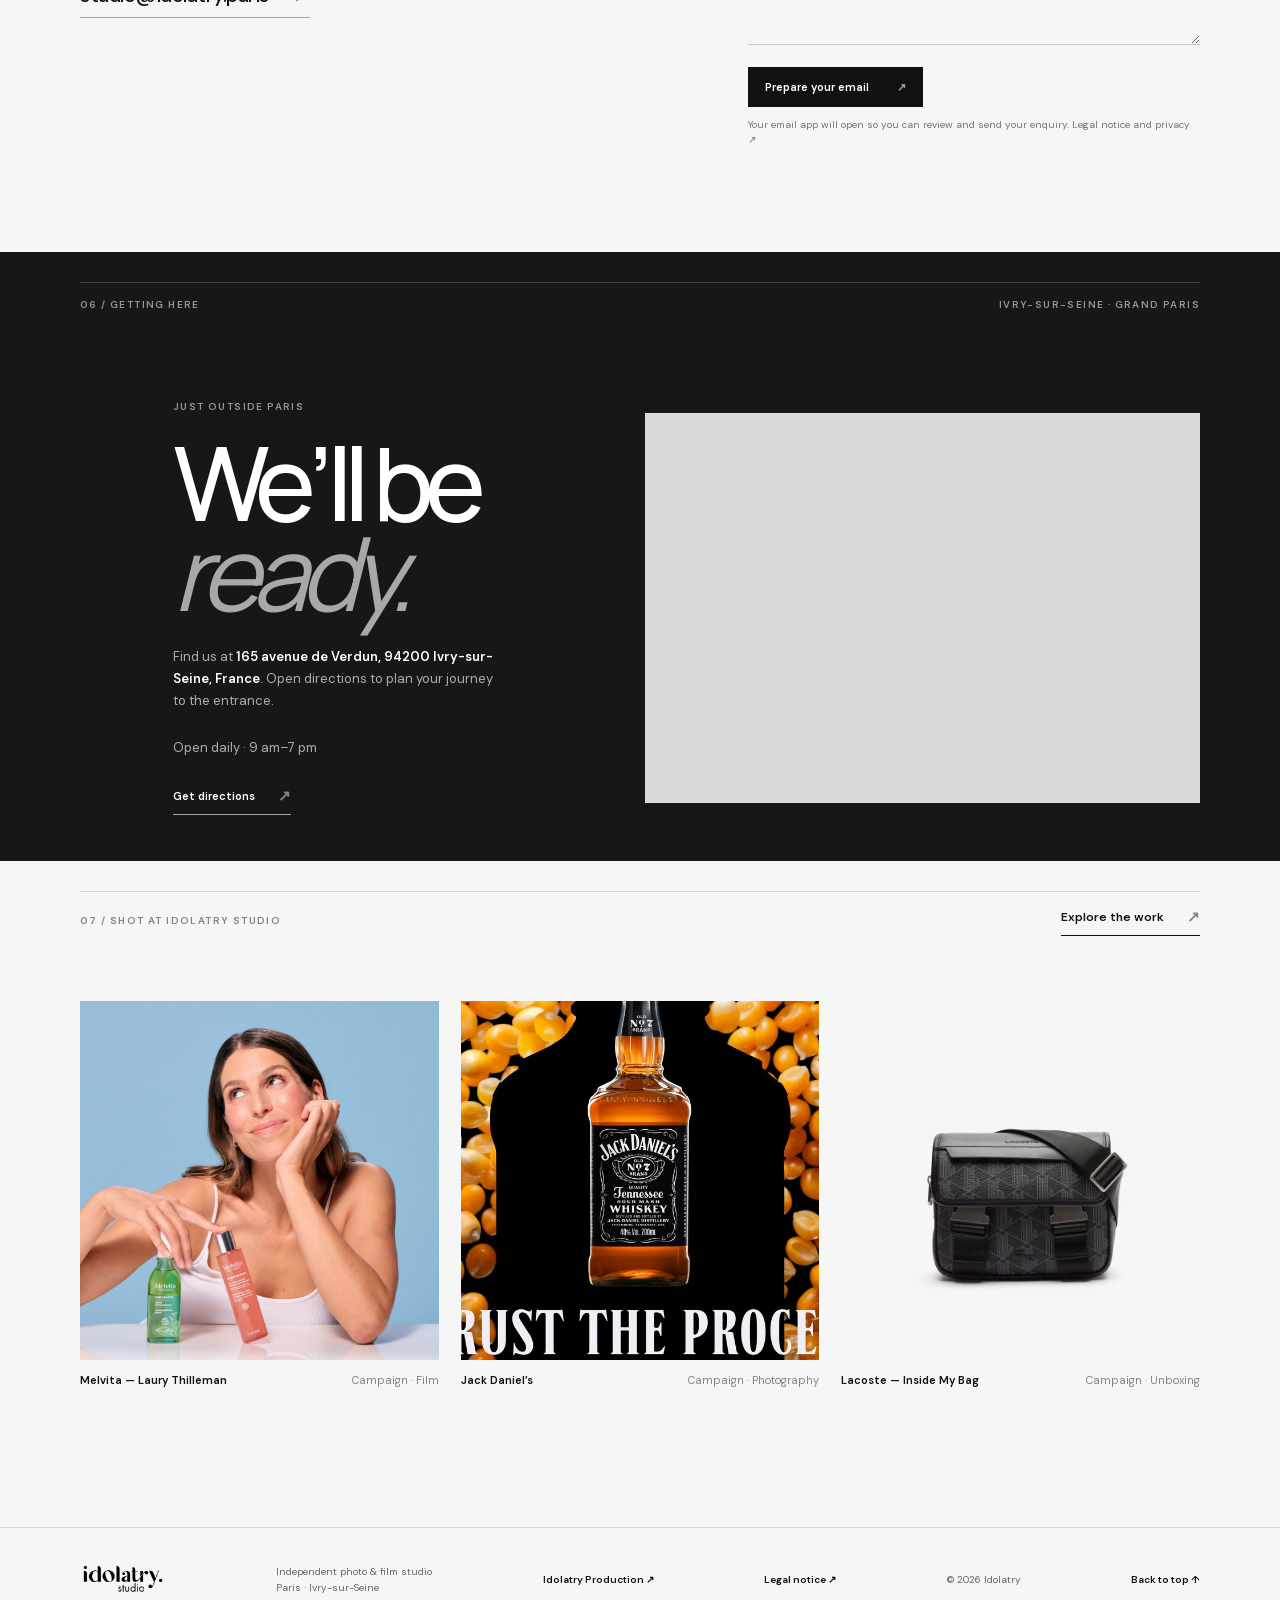
==== commit 21daf920: "Surface du studio harmonisée à 90 m²" ====
--- a/en/index.html
+++ b/en/index.html
@@ -4,7 +4,7 @@
     <meta charset="UTF-8" />
     <meta name="viewport" content="width=device-width, initial-scale=1" />
     <meta name="theme-color" content="#111111" />
-        <meta name="description" content="Idolatry Studio in Ivry-sur-Seine, Paris: an 89 sqm photo and film studio with a 30 sqm daylight cyclorama stage, lounge and kitchen. From €650 excl. VAT per day." />
+        <meta name="description" content="Idolatry Studio in Ivry-sur-Seine, Paris: 90 sqm photo and film studio with a 30 sqm daylight cyclorama, lounge and kitchen. From €650 excl. VAT per day." />
     <title>Idolatry Studio — Photo & Film Studio Rental near Paris</title>
     <link rel="canonical" href="https://studio.idolatry.tv/en/" />
     <link rel="alternate" hreflang="fr" href="https://studio.idolatry.tv/" />
@@ -15,12 +15,12 @@
     <meta property="og:locale" content="en_GB" />
     <meta property="og:site_name" content="Idolatry Studio" />
     <meta property="og:title" content="Idolatry Studio — Photo & Film Studio Rental near Paris" />
-    <meta property="og:description" content="An 89 sqm photo and film studio in Ivry-sur-Seine, Paris, with a 30 sqm daylight cyclorama stage, lounge and kitchen. From €650 excl. VAT per day." />
+    <meta property="og:description" content="An 90 sqm photo and film studio in Ivry-sur-Seine, Paris, with a 30 sqm daylight cyclorama stage, lounge and kitchen. From €650 excl. VAT per day." />
     <meta property="og:url" content="https://studio.idolatry.tv/en/" />
     <meta property="og:image" content="https://studio.idolatry.tv/media/studio/studio-plateau-accueil.jpg" />
     <meta name="twitter:card" content="summary_large_image" />
     <meta name="twitter:title" content="Idolatry Studio — Photo & Film Studio Rental near Paris" />
-    <meta name="twitter:description" content="An 89 sqm photo and film studio in Ivry-sur-Seine, Paris, with a 30 sqm daylight cyclorama stage, lounge and kitchen. From €650 excl. VAT per day." />
+    <meta name="twitter:description" content="An 90 sqm photo and film studio in Ivry-sur-Seine, Paris, with a 30 sqm daylight cyclorama stage, lounge and kitchen. From €650 excl. VAT per day." />
     <meta name="twitter:image" content="https://studio.idolatry.tv/media/studio/studio-plateau-accueil.jpg" />
     <link rel="icon" href="../favicon-48.png" type="image/png" sizes="48x48" />
     <link rel="icon" href="../favicon-192.png" type="image/png" sizes="192x192" />
@@ -46,7 +46,7 @@
         "@type": "PhotographyStudio",
         "name": "Idolatry Studio",
         "url": "https://studio.idolatry.tv/en/",
-        "description": "An 89 sqm photo and film studio in Ivry-sur-Seine, Paris, with a 30 sqm daylight cyclorama stage, lounge and kitchen.",
+        "description": "An 90 sqm photo and film studio in Ivry-sur-Seine, Paris, with a 30 sqm daylight cyclorama stage, lounge and kitchen.",
         "email": "studio@idolatry.paris",
         "address": {
           "@type": "PostalAddress",
@@ -75,17 +75,17 @@
 
     <main>
       <section class="hero" aria-labelledby="hero-title">
-          <img class="hero-photo" src="../media/studio/studio-plateau-accueil-1800.webp" srcset="../media/studio/studio-plateau-accueil-900.webp 900w, ../media/studio/studio-plateau-accueil-1800.webp 1800w" sizes="100vw" alt="" fetchpriority="high" />
+          <img class="hero-photo" src="../media/studio/studio-plateau-accueil-1800.webp" srcset="../media/studio/studio-plateau-accueil-900.webp 900w, ../media/studio/studio-plateau-accueil-1800.webp 1800w" sizes="100vw" alt="Studio stage with white cyclorama and natural light in Ivry-sur-Seine" fetchpriority="high" />
         <div class="hero-shade" aria-hidden="true"></div>
         <div class="hero-copy">
           <p class="eyebrow light"><span class="live-dot"></span> Photo &amp; film studio · Ivry-sur-Seine</p>
           <h1 id="hero-title">A studio<br />for your <em>images.</em></h1>
-          <div class="hero-foot"><p>89 sqm, including a 30 sqm cyclorama stage filled with natural light,<br class="desktop-only" /> just minutes from Paris.</p><a class="round-link" href="#galerie-studio" aria-label="Discover the studio">↓</a></div>
+          <div class="hero-foot"><p>90 sqm, including a 30 sqm cyclorama stage filled with natural light,<br class="desktop-only" /> just minutes from Paris.</p><a class="round-link" href="#galerie-studio" aria-label="Discover the studio">↓</a></div>
         </div>
       </section>
 
       <section class="studio-gallery section-pad" id="galerie-studio">
-        <div class="section-label"><span class="eyebrow">01 / The studio in pictures</span><span class="eyebrow muted">89 sqm · Ivry-sur-Seine</span></div>
+        <div class="section-label"><span class="eyebrow">01 / The studio in pictures</span><span class="eyebrow muted">90 sqm · Ivry-sur-Seine</span></div>
         <div class="studio-gallery-intro"><h2>Room to create.<br /><span>Light to shape.</span></h2><p>At the heart of the 90 sqm studio is a flexible shooting space suitable for photography, video production, interviews, content creation and small-scale shoots.</p></div>
         <div class="studio-gallery-grid">
           <figure class="studio-photo studio-photo-large"><button class="studio-photo-trigger" type="button" aria-label="Enlarge: The cyclorama · natural light"><img src="../media/studio/studio-cyclorama-900.webp" alt="White studio cyclorama with sunlight coming through the windows" loading="lazy" /></button><figcaption>The cyclorama · natural light</figcaption></figure>
@@ -130,7 +130,7 @@
 
       <section class="contact section-pad" id="contact">
         <div class="section-label"><span class="eyebrow">05 / Contact</span><span class="eyebrow muted">Good ideas start somewhere.</span></div>
-        <div class="contact-layout"><div class="contact-main"><p class="eyebrow">A date, a project, a question?</p><h2>Let’s<br /><em>talk.</em></h2><a class="contact-email" href="mailto:studio@idolatry.paris">studio@idolatry.paris <span>↗</span></a></div><form id="contact-form" class="contact-form"><label for="contact-name">Your name</label><input id="contact-name" name="name" autocomplete="name" required placeholder="Full name" /><label for="contact-email">Your email</label><input id="contact-email" name="email" type="email" autocomplete="email" required placeholder="name@example.com" /><label for="contact-purpose">Your enquiry</label><select id="contact-purpose" name="purpose"><option value="Studio only — €650 excl. VAT / day">Book studio only — €650 excl. VAT / day</option><option value="Studio + LED kit — €780 excl. VAT / day">Studio + LED kit — €780 excl. VAT / day</option><option value="Studio + flash kit — €780 excl. VAT / day">Studio + flash kit — €780 excl. VAT / day</option><option value="Audiovisual production">Discuss a production project</option><option value="Other enquiry">Other enquiry</option></select><label for="contact-date">Preferred date <span>(optional)</span></label><input id="contact-date" name="date" type="date" /><label for="contact-source">How did you hear about us? <span>(optional)</span></label><select id="contact-source" name="source"><option value="">Choose an answer</option><option value="Instagram">Instagram</option><option value="Facebook">Facebook</option><option value="LinkedIn">LinkedIn</option><option value="Recherche Google">Google search</option><option value="Recommandation">Word of mouth, recommendation</option><option value="Portes ouvertes">Open house</option><option value="Autre">Other</option></select><label for="contact-message">Tell us about your project</label><textarea id="contact-message" name="message" rows="4" required placeholder="Tell us what you have in mind…"></textarea><button class="form-submit" type="submit">Prepare your email <span>↗</span></button><p class="form-hint" id="form-hint" role="status">Your email app will open so you can review and send your enquiry. <a href="https://www.idolatry.tv/mentions-legales" target="_blank" rel="noreferrer">Legal notice and privacy ↗</a></p></form></div>
+        <div class="contact-layout"><div class="contact-main"><p class="eyebrow">A date, a project, a question?</p><h2>Let’s<br /><em>talk.</em></h2><a class="contact-email" href="mailto:studio@idolatry.paris">studio@idolatry.paris <span>↗</span></a></div><form id="contact-form" class="contact-form"><label for="contact-name">Your name</label><input id="contact-name" name="name" autocomplete="name" required placeholder="Full name" /><label for="contact-email">Your email</label><input id="contact-email" name="email" type="email" autocomplete="email" required placeholder="name@example.com" /><label for="contact-purpose">Your enquiry</label><select id="contact-purpose" name="purpose"><option value="Studio only — €650 excl. VAT / day">Book studio only — €650 excl. VAT / day</option><option value="Studio + LED kit — €780 excl. VAT / day">Studio + LED kit — €780 excl. VAT / day</option><option value="Studio + flash kit — €780 excl. VAT / day">Studio + flash kit — €780 excl. VAT / day</option><option value="Audiovisual production">Discuss a production project</option><option value="Other enquiry">Other enquiry</option></select><label for="contact-date">Preferred date <span>(optional)</span></label><input id="contact-date" name="date" type="date" /><label for="contact-source">How did you hear about us? <span>(optional)</span></label><select id="contact-source" name="source"><option value="">Choose an answer</option><option value="Instagram">Instagram</option><option value="Facebook">Facebook</option><option value="LinkedIn">LinkedIn</option><option value="Recherche Google">Google search</option><option value="Recommandation">Word of mouth, recommendation</option><option value="Portes ouvertes">Open house</option><option value="Autre">Other</option></select><label for="contact-message">Tell us about your project</label><textarea id="contact-message" name="message" rows="4" required placeholder="Tell us what you have in mind…"></textarea><button class="form-submit" type="submit">Prepare your email <span>↗</span></button><p class="form-hint" id="form-hint" role="status">Your email app will open so you can review and send your enquiry. <a href="mentions-legales.html">Legal notice and privacy ↗</a></p></form></div>
 
       </section>
 
@@ -142,13 +142,13 @@
       <section class="work section-pad" id="projets">
         <div class="section-label"><span class="eyebrow">07 / Shot at Idolatry Studio</span><a class="text-link" href="https://idolatry.tv/projets" target="_blank" rel="noreferrer">Explore the work <span>↗</span></a></div>
         <div class="work-grid">
-          <a class="work-card work-card-wide" href="https://www.idolatry.tv/projets/laury-thilleman" target="_blank" rel="noreferrer"><div class="work-image"><img src="../media/project-laury-thilleman.jpg" alt="Laury Thilleman in a Melvita campaign" loading="lazy" /><span class="work-arrow">↗</span></div><div class="work-caption"><span>Melvita — Laury Thilleman</span><span>Campaign · Film</span></div></a>
+          <a class="work-card work-card-wide" href="https://www.idolatry.tv/projets/melvita-laury-thilleman" target="_blank" rel="noreferrer"><div class="work-image"><img src="../media/project-laury-thilleman.jpg" alt="Laury Thilleman in a Melvita campaign" loading="lazy" /><span class="work-arrow">↗</span></div><div class="work-caption"><span>Melvita — Laury Thilleman</span><span>Campaign · Film</span></div></a>
           <a class="work-card work-card-small" href="https://www.idolatry.tv/projets/trust-the-process" target="_blank" rel="noreferrer"><div class="work-image"><img src="../media/project-jack.jpg" alt="Jack Daniel’s campaign, Trust the Process" loading="lazy" /><span class="work-arrow">↗</span></div><div class="work-caption"><span>Jack Daniel’s</span><span>Campaign · Photography</span></div></a>
           <a class="work-card work-card-small work-card-offset" href="https://www.idolatry.tv/projets/inside-my-bag" target="_blank" rel="noreferrer"><div class="work-image"><img src="../media/project-lacoste.jpg" alt="Lacoste bag featured in Inside My Bag" loading="lazy" /><span class="work-arrow">↗</span></div><div class="work-caption"><span>Lacoste — Inside My Bag</span><span>Campaign · Unboxing</span></div></a>
         </div>
       </section>
 
-    <footer class="footer section-pad"><a class="brand footer-brand" href="#top" aria-label="Back to top"><img src="../logo-idolatry-studio.png" alt="Idolatry Studio" /></a><span>Independent photo & film studio<br />Paris · Ivry-sur-Seine</span><a href="https://www.idolatry.tv" target="_blank" rel="noreferrer">Idolatry Production ↗</a><a href="https://www.idolatry.tv/mentions-legales" target="_blank" rel="noreferrer">Legal notice ↗</a><span>© <span id="year"></span> Idolatry</span><a class="back-top" href="#top">Back to top ↑</a></footer>
+    <footer class="footer section-pad"><a class="brand footer-brand" href="#top" aria-label="Back to top"><img src="../logo-idolatry-studio.png" alt="Idolatry Studio" /></a><span>Independent photo & film studio<br />Paris · Ivry-sur-Seine</span><a href="https://www.idolatry.tv" target="_blank" rel="noreferrer">Idolatry Production ↗</a><a href="mentions-legales.html">Legal notice ↗</a><span>© <span id="year"></span> Idolatry</span><a class="back-top" href="#top">Back to top ↑</a></footer>
 
     </main>
     <dialog class="studio-lightbox" id="studio-lightbox" aria-label="Studio gallery viewer"><button class="lightbox-close" type="button" aria-label="Close gallery viewer">×</button><button class="lightbox-prev" type="button" aria-label="Previous image">←</button><figure class="lightbox-content"><img class="lightbox-image" alt="" /><figcaption class="lightbox-caption"></figcaption><p class="lightbox-count" aria-live="polite"></p></figure><button class="lightbox-next" type="button" aria-label="Next image">→</button></dialog>
--- a/styles.css
+++ b/styles.css
@@ -62,3 +62,10 @@
 .consent-actions button{height:36px;padding:0 16px;border:0.5px solid #757575;background:transparent;color:#111;font:600 12px var(--body);cursor:pointer}
 .consent-actions .consent-accept{background:#111;border-color:#111;color:#fff}
 @media(max-width:760px){.consent-banner{flex-direction:column;align-items:stretch;gap:12px;padding:16px}.consent-actions{flex-direction:column}.consent-actions button{height:42px;width:100%}}
+
+.legal-page { max-width: 760px; margin: 0 auto; padding: 120px 20px 80px; line-height: 1.6; }
+.legal-page h1 { margin: 16px 0 40px; }
+.legal-page section { margin-bottom: 32px; }
+.legal-page h2 { font-size: 1.1rem; margin-bottom: 8px; }
+.legal-back { display: inline-block; margin-bottom: 16px; }
+.legal-update { font-size: 0.9rem; opacity: 0.7; }
